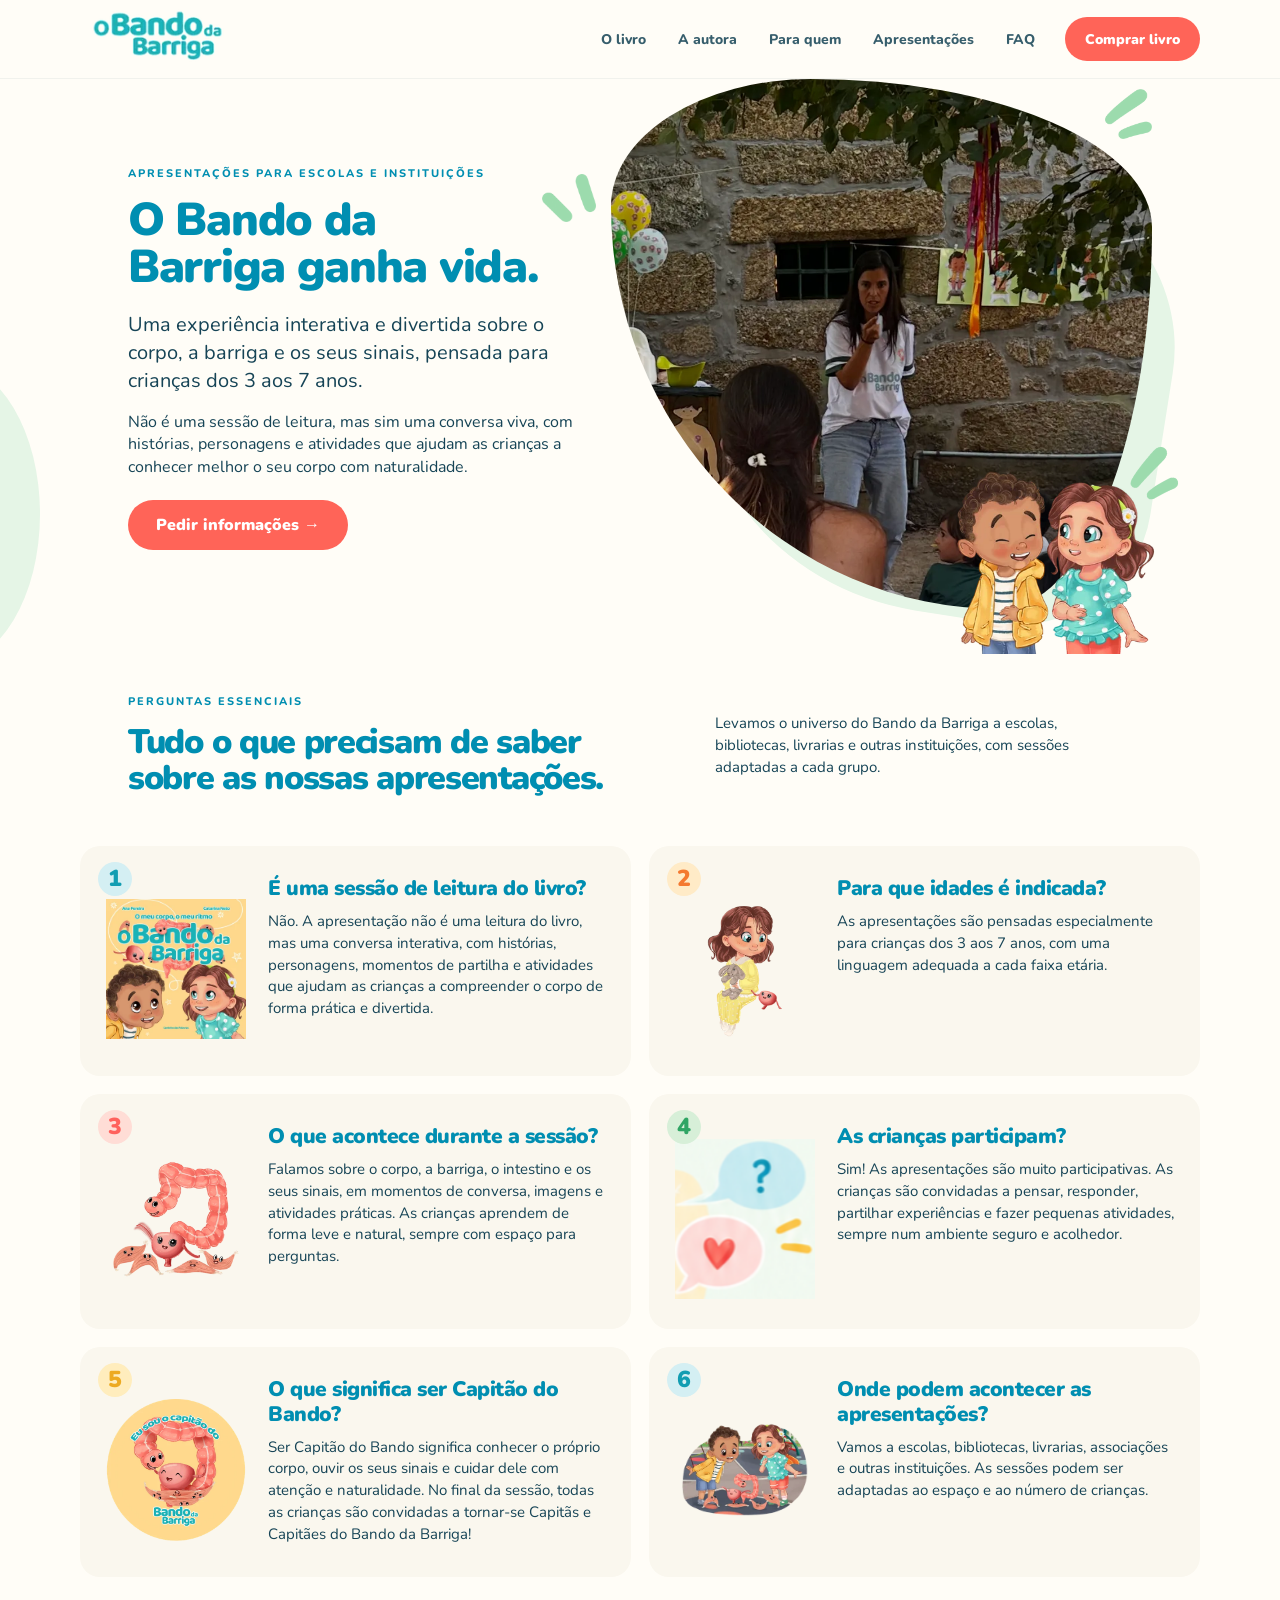
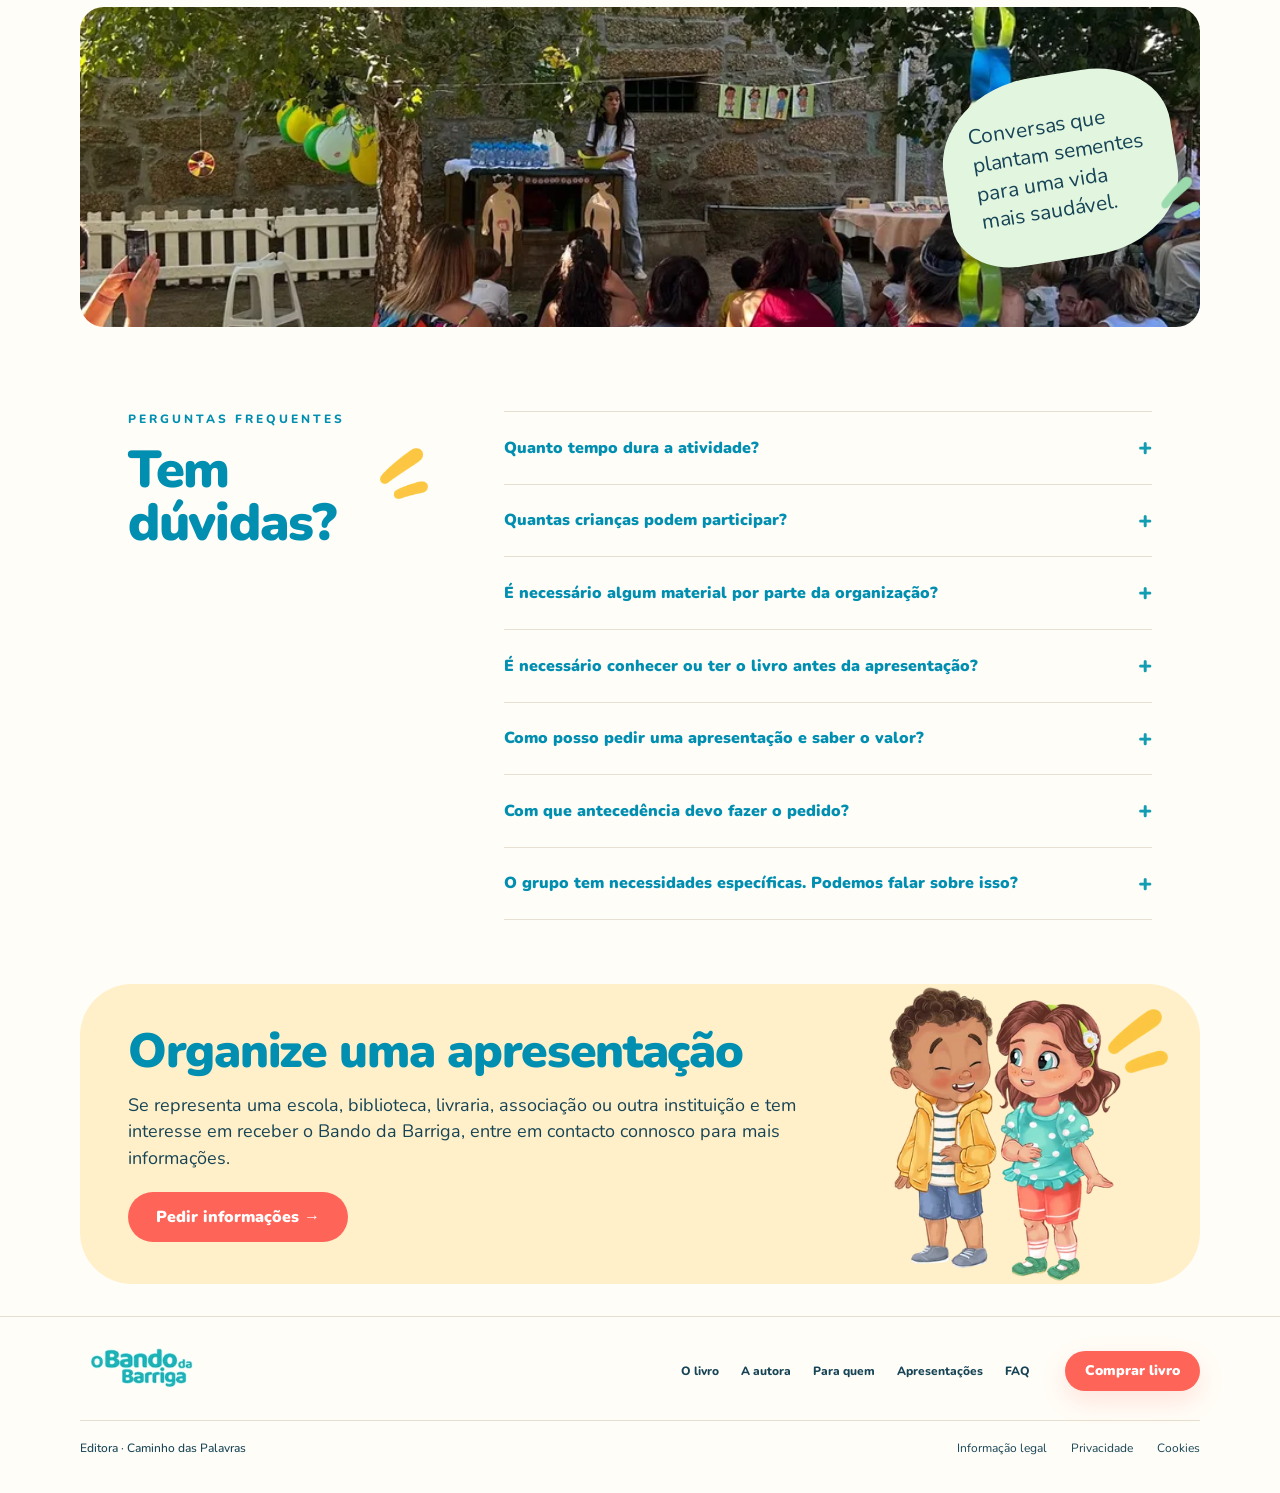
==== apresentacoes.html @ 1be84e31 "Acrescenta dúvidas práticas sobre as apresentações" ====
<!doctype html>
<html lang="pt-PT">
<head>
  <meta charset="utf-8">
  <meta name="viewport" content="width=device-width,initial-scale=1">
  <meta name="description" content="O Bando da Barriga — um livro infantil de Ana Pereira, com ilustração de Catarina Neto, para ajudar as crianças a ouvir o corpo e a criar bons hábitos desde cedo.">
  <title>Apresentações | O Bando da Barriga</title>
  <link rel="preload" href="assets/nunito-latin.woff2" as="font" type="font/woff2" crossorigin>
  <link rel="stylesheet" href="styles.css?v=2">
  <link rel="stylesheet" href="home-refinements.css?v=5">
<link rel="stylesheet" href="apresentacoes.css?v=8">
</head>
<body>
<a class="skip-link" href="#top">Saltar para o conteúdo</a>
<header class="site-header">
  <div class="wrap header-inner">
    <a class="brand" href="index.html#top" aria-label="O Bando da Barriga">
      <img src="assets/logo-180.webp" srcset="assets/logo-180.webp 180w, assets/logo-360.webp 360w" sizes="164px" alt="O Bando da Barriga" width="2913" height="1135" decoding="async" loading="eager">
    </a>
    <nav class="desktop-nav" aria-label="Navegação principal">
      <a href="index.html#livro">O livro</a>
      <a href="index.html#autora">A autora</a>
      <a href="index.html#para-quem">Para quem</a>
      <a href="apresentacoes.html">Apresentações</a>
      <a href="#faq-apresentacoes">FAQ</a>
    </nav>
    <a class="button header-purchase" href="https://www.caminhodaspalavras.com/product-page/o-meu-corpo-o-meu-ritmo-o-bando-da-barriga" target="_blank" rel="noopener">Comprar livro</a>
    <button class="menu-toggle" type="button" aria-controls="mobile-nav" aria-label="Abrir menu" aria-expanded="false">☰</button>
  </div>
  <div class="mobile-nav" id="mobile-nav" hidden>
    <a href="index.html#livro">O livro</a>
    <a href="index.html#autora">A autora</a>
    <a href="index.html#para-quem">Para quem</a>
    <a href="apresentacoes.html">Apresentações</a>
    <a href="#faq-apresentacoes">FAQ</a>
  </div>
</header>

<main id="top" class="presentations" tabindex="-1">
<section class="wrap presentation-hero"><div class="presentation-hero-copy"><p class="eyebrow">Apresentações para escolas e instituições</p><h1>O Bando da<br>Barriga ganha vida.</h1><p class="hero-intro">Uma experiência interativa e divertida sobre o corpo, a barriga e os seus sinais, pensada para crianças dos 3 aos 7 anos.</p><p>Não é uma sessão de leitura, mas sim uma conversa viva, com histórias, personagens e atividades que ajudam as crianças a conhecer melhor o seu corpo com naturalidade.</p><a class="button" href="mailto:anagmr86@gmail.com?subject=Apresenta%C3%A7%C3%A3o%20de%20O%20Bando%20da%20Barriga">Pedir informações →</a></div><figure class="organic hero-photo"><img class="hero-event-photo" src="assets/apresentacao-vertical-960.webp" srcset="assets/apresentacao-vertical-480.webp 480w, assets/apresentacao-vertical-960.webp 960w" sizes="(max-width: 700px) 90vw, 600px" width="946" height="2048" alt="Ana Pereira numa apresentação com crianças" fetchpriority="high"><div class="hero-friends"><img src="assets/children-360.webp" srcset="assets/children-360.webp 360w, assets/children-720.webp 720w" sizes="250px" alt="Personagens de O Bando da Barriga" width="720" height="900"></div><i class="hero-rays" aria-hidden="true"></i></figure></section>
<section class="wrap presentation-essential"><div><p class="eyebrow">Perguntas essenciais</p><h2>Tudo o que precisam de saber <br>sobre as nossas apresentações.</h2></div><p>Levamos o universo do Bando da Barriga a escolas, bibliotecas, livrarias e outras instituições, com sessões adaptadas a cada grupo.</p></section>
<section class="wrap presentation-questions" id="duvidas" aria-label="Perguntas sobre as apresentações"><span id="momentos" aria-hidden="true"></span><article class="question-tile"><span class="question-number">1</span><img src="assets/cover-360.webp" alt="Capa do livro O Bando da Barriga" width="180" height="180" loading="lazy" decoding="async"><div><h3>É uma sessão de leitura do livro?</h3><p>Não. A apresentação não é uma leitura do livro, mas uma conversa interativa, com histórias, personagens, momentos de partilha e atividades que ajudam as crianças a compreender o corpo de forma prática e divertida.</p></div></article><article class="question-tile"><span class="question-number">2</span><img src="assets/pergunta-idades.webp" alt="Menina de pijama com um coelho de peluche e a personagem Beli" width="180" height="180" loading="lazy" decoding="async"><div><h3>Para que idades é indicada?</h3><p>As apresentações são pensadas especialmente para crianças dos 3 aos 7 anos, com uma linguagem adequada a cada faixa etária.</p></div></article><article class="question-tile"><span class="question-number">3</span><img src="assets/bando-4-480.webp" alt="As personagens do Bando da Barriga" width="180" height="180" loading="lazy" decoding="async"><div><h3>O que acontece durante a sessão?</h3><p>Falamos sobre o corpo, a barriga, o intestino e os seus sinais, em momentos de conversa, imagens e atividades práticas. As crianças aprendem de forma leve e natural, sempre com espaço para perguntas.</p></div></article><article class="question-tile"><span class="question-number">4</span><div class="participation-bubbles" aria-hidden="true"></div><div><h3>As crianças participam?</h3><p>Sim! As apresentações são muito participativas. As crianças são convidadas a pensar, responder, partilhar experiências e fazer pequenas atividades, sempre num ambiente seguro e acolhedor.</p></div></article><article class="question-tile"><span class="question-number">5</span><img src="assets/momento-capitao.webp" alt="Eu sou o capitão do Bando da Barriga" width="180" height="180" loading="lazy" decoding="async"><div><h3>O que significa ser Capitão do Bando?</h3><p>Ser Capitão do Bando significa conhecer o próprio corpo, ouvir os seus sinais e cuidar dele com atenção e naturalidade. No final da sessão, todas as crianças são convidadas a tornar-se Capitãs e Capitães do Bando da Barriga!</p></div></article><article class="question-tile"><span class="question-number">6</span><img src="assets/grupo-1-360.webp" alt="As crianças e o Bando juntos" width="180" height="180" loading="lazy" decoding="async"><div><h3>Onde podem acontecer as apresentações?</h3><p>Vamos a escolas, bibliotecas, livrarias, associações e outras instituições. As sessões podem ser adaptadas ao espaço e ao número de crianças.</p></div></article></section><section class="wrap presentation-banner" aria-label="Uma apresentação com crianças e famílias"><img src="assets/apresentacao-960.webp" srcset="assets/apresentacao-480.webp 480w, assets/apresentacao-960.webp 960w" sizes="(max-width: 700px) 94vw, 1120px" width="1200" height="800" alt="Crianças e famílias reunidas numa apresentação ao ar livre" loading="lazy"><p>Conversas que<br>plantam sementes<br>para uma vida<br>mais saudável.</p></section><section class="wrap presentation-extra-faq" id="faq-apresentacoes" aria-labelledby="extra-faq-title"><div class="extra-faq-heading"><p class="eyebrow">Perguntas frequentes</p><h2 id="extra-faq-title">Tem<br>dúvidas?</h2></div><div class="extra-faq-list"><details><summary>Quanto tempo dura a atividade?</summary><p>A duração é combinada no momento da marcação, tendo em conta o grupo e a organização do espaço. Ao pedir informações, indique quanto tempo tem disponível.</p></details><details><summary>Quantas crianças podem participar?</summary><p>O número de participantes é definido em conjunto para permitir a participação das crianças. Indique o número previsto e se pretende reunir um grupo ou organizar várias sessões.</p></details><details><summary>É necessário algum material por parte da organização?</summary><p>As necessidades de materiais e de preparação do espaço são confirmadas antes da apresentação. No primeiro contacto, pode indicar os recursos que já tem disponíveis.</p></details><details><summary>É necessário conhecer ou ter o livro antes da apresentação?</summary><p>Não é necessário conhecer a história para acompanhar a apresentação. Se o grupo já tiver explorado o livro, partilhe essa informação no contacto inicial.</p></details><details><summary>Como posso pedir uma apresentação e saber o valor?</summary><p>Envie um email com a localidade, o espaço, as datas pretendidas, as idades e o número previsto de participantes. A disponibilidade, as condições e o valor são confirmados em resposta ao pedido.</p></details><details><summary>Com que antecedência devo fazer o pedido?</summary><p>Entre em contacto assim que tiver uma data ou um período em mente. A realização depende da disponibilidade, pelo que a data fica confirmada após contacto.</p></details><details><summary>O grupo tem necessidades específicas. Podemos falar sobre isso?</summary><p>Sim. Indique no contacto inicial as adaptações de acessibilidade ou de participação de que o grupo necessita, sem enviar dados pessoais ou de saúde das crianças. Assim, podemos conversar sobre as condições necessárias e o que será possível preparar.</p></details></div></section><div class="wrap answers"><section class="answer organize"><div><h2>Organize uma apresentação</h2><p>Se representa uma escola, biblioteca, livraria, associação ou outra instituição e tem interesse em receber o Bando da Barriga, entre em contacto connosco para mais informações.</p><a class="button" href="mailto:anagmr86@gmail.com?subject=Apresenta%C3%A7%C3%A3o%20de%20O%20Bando%20da%20Barriga">Pedir informações →</a></div><img src="assets/children-360.webp" srcset="assets/children-360.webp 360w, assets/children-720.webp 720w" sizes="280px" width="720" height="900" alt="Personagens de O Bando da Barriga" loading="lazy"></section></div></main><footer class="footer">
  <div class="wrap footer-inner">
    <a class="brand" href="index.html#top" aria-label="O Bando da Barriga"><img src="assets/logo-180.webp" srcset="assets/logo-180.webp 180w, assets/logo-360.webp 360w" sizes="164px" alt="O Bando da Barriga" width="2913" height="1135" decoding="async" loading="eager"></a>
    <div class="footer-links">
      <a href="index.html#livro">O livro</a>
      <a href="index.html#autora">A autora</a>
      <a href="index.html#para-quem">Para quem</a>
      <a href="apresentacoes.html">Apresentações</a>
      <a href="#faq-apresentacoes">FAQ</a>
    </div><a class="button" href="https://www.caminhodaspalavras.com/product-page/o-meu-corpo-o-meu-ritmo-o-bando-da-barriga">Comprar livro</a>
  </div>
  <div class="wrap footer-bottom">
  <p class="publisher">Editora · Caminho das Palavras</p>
  <nav class="legal-links" aria-label="Informação legal">
    <a href="legal.html">Informação legal</a>
    <a href="legal.html#privacidade">Privacidade</a>
    <a href="legal.html#cookies">Cookies</a>
  </nav>
  </div>
</footer>
<script src="script.js?v=2" defer></script>
</body>
</html>
---- styles.css ----
@font-face{font-family:"Nunito";font-style:normal;font-weight:400 900;font-display:swap;src:url("assets/nunito-latin.woff2") format("woff2")}
:root{
  --paper:#fffdf7;--ink:#164456;--blue:#129db2;--blue-dark:#087f98;
  --coral:#ff6458;--yellow:#ffd77b;--pale:#eef9f9;--line:#e7dfd1;--max:1120px;
}
*{box-sizing:border-box} html{scroll-behavior:smooth} [hidden]{display:none!important}
body{margin:0;font-family:"Nunito",Arial,sans-serif;background:var(--paper);color:var(--ink);line-height:1.5;-webkit-font-smoothing:antialiased}
img{max-width:100%;display:block} a{color:inherit;text-decoration:none}
.wrap{width:min(calc(100% - 56px),var(--max));margin-inline:auto}
.site-header{position:sticky;top:0;z-index:50;background:rgba(255,253,247,.95);backdrop-filter:blur(12px);border-bottom:1px solid rgba(22,68,86,.06)}
.header-inner{height:78px;display:flex;align-items:center;gap:30px}.brand{display:inline-grid;grid-template-columns:auto auto;grid-template-rows:auto auto;column-gap:3px;color:var(--blue-dark);font-weight:900;font-size:23px;line-height:.82;letter-spacing:-1px;min-width:130px}.brand-o{grid-row:1/3;font-size:15px}.brand small{font-size:9px;justify-self:end}.desktop-nav{display:flex;gap:32px;margin-left:auto;font-size:14px;font-weight:800}.desktop-nav a{opacity:.86}.desktop-nav a:hover{color:var(--blue-dark);opacity:1}
.button{display:inline-flex;align-items:center;justify-content:center;min-height:50px;padding:0 28px;border-radius:999px;background:var(--coral);color:#fff;font-weight:900;box-shadow:0 10px 26px rgba(255,100,88,.16);transition:.2s}.button:hover{transform:translateY(-2px)}.button-small{min-height:44px;padding:0 22px;font-size:14px}.text-link{font-weight:900;color:var(--blue-dark);border-bottom:1px solid currentColor;padding-bottom:2px}.menu-toggle{display:none;margin-left:auto;border:0;background:none;color:var(--ink);font-size:25px}.mobile-nav{padding:16px 28px 24px;display:grid;gap:14px;border-top:1px solid var(--line);font-weight:800}
.eyebrow{margin:0 0 14px;text-transform:uppercase;letter-spacing:.22em;font-size:11px;font-weight:900;color:var(--blue-dark)}
h1,h2,h3{margin:0;line-height:1.02;letter-spacing:-.035em;color:var(--blue-dark)}h1{font-size:clamp(48px,5.15vw,70px);max-width:610px}h2{font-size:clamp(36px,3.8vw,52px)}h3{font-size:24px}p{margin:17px 0 0;font-size:16px}.lead,.body-large{font-size:clamp(18px,1.55vw,21px);max-width:670px}.actions{display:flex;align-items:center;gap:26px;flex-wrap:wrap;margin-top:30px}
.section-space{padding:88px 0}
/* hero */
.hero{padding:56px 0 70px}.hero-grid{display:grid;grid-template-columns:.95fr 1.05fr;gap:45px;align-items:center;min-height:585px}.hero-copy{align-self:center}.hero-art{position:relative;min-height:500px}.soft-shape{position:absolute;inset:4% 2% 3% 8%;background:#fff2c6;border-radius:47% 53% 50% 50% / 52% 44% 56% 48%}.hero-children{position:absolute;width:55%;left:4%;bottom:3%;z-index:2}.hero-book{position:absolute;width:39%;right:1%;bottom:6%;z-index:3;filter:drop-shadow(0 18px 14px rgba(38,48,54,.15));transform:rotate(2deg)}
/* intro */
.intro{padding:92px 0 102px;position:relative;overflow:hidden}.narrow-left{width:min(calc(100% - 56px),760px);margin-left:max(28px,calc((100vw - var(--max))/2 + 70px));margin-right:auto}.narrow-left h2{max-width:650px}.narrow-left p{max-width:680px}.intro:after{content:"";position:absolute;width:330px;height:330px;border:3px solid rgba(244,190,64,.35);border-left-color:transparent;border-bottom-color:transparent;border-radius:50%;right:8%;top:24%;transform:rotate(35deg)}
/* bando */
.bando-section{padding:88px 0 94px;background:linear-gradient(180deg,#fffdf7,#fffaf1)}.two-col{display:grid;grid-template-columns:.88fr 1.12fr;gap:78px;align-items:center}.art-panel{display:flex;align-items:center;justify-content:center;min-height:420px;background:#fff3d1;border-radius:48% 52% 46% 54% / 50% 47% 53% 50%;padding:36px}.art-panel img{width:min(100%,530px)}
/* learning */
.learning{padding:78px 0 96px}.centered{text-align:left}.learning-grid{display:grid;grid-template-columns:repeat(4,1fr);margin-top:42px}.learning-grid article{padding:6px 28px 0;border-right:1px solid var(--line)}.learning-grid article:first-child{padding-left:0}.learning-grid article:last-child{padding-right:0;border-right:0}.learning-grid span{width:46px;height:46px;border-radius:50%;display:grid;place-items:center;font-weight:900;background:#dff4f5;color:var(--blue-dark);margin-bottom:17px}.learning-grid article:nth-child(2) span{background:#fff0c8;color:#d88600}.learning-grid article:nth-child(3) span{background:#ffe1dc;color:#d84f44}.learning-grid article:nth-child(4) span{background:#e6f2df;color:#60944f}.learning-grid p{font-size:14px;margin-top:8px}
/* rhythm */
.rhythm{padding:72px 0;background:linear-gradient(90deg,#edfafa 0 48%,#fffdf7 48% 100%)}.rhythm .two-col{grid-template-columns:1fr 1fr;gap:70px}.rhythm-art{min-height:360px;display:flex;align-items:center;justify-content:center;position:relative}.rhythm-art:before{content:"";position:absolute;width:520px;height:300px;max-width:95%;background:#dff5f5;border-radius:45% 55% 51% 49% / 55% 45% 55% 45%}.rhythm-art img{width:min(75%,370px);position:relative;z-index:2}.rhythm-copy{padding-right:55px}.rhythm-copy h2{max-width:490px}
/* purchase */
.purchase{padding:86px 0 94px}.purchase-grid{display:grid;grid-template-columns:.82fr 1.18fr;gap:70px;align-items:center;background:#fff0bd;border-radius:34px;padding:58px 70px}.purchase-art img{width:min(100%,330px);margin:auto;filter:drop-shadow(0 16px 13px rgba(38,48,54,.14));transform:rotate(-2deg)}.purchase-copy h2{max-width:560px}.purchase-copy .button{margin-top:25px}.micro{font-size:13px;opacity:.72;max-width:520px}
/* credits */
.credits{padding:44px 0 42px}.credits-grid{display:grid;grid-template-columns:1fr 1fr;gap:0;background:#fbf8ef;border-radius:26px;padding:34px 40px}.credit-block{display:grid;grid-template-columns:auto 1fr;gap:24px;align-items:start}.credit-block + .credit-block{border-left:1px solid var(--line);padding-left:42px;margin-left:42px}.avatar-placeholder,.brush{width:86px;height:86px;border-radius:50%;display:grid;place-items:center;background:#edf4f4;color:var(--blue-dark);font-weight:900;font-size:20px}.brush{background:#fff0dc;font-size:24px}.credit-block h2{font-size:33px}.credit-block p{font-size:14px;margin-top:10px}
/* schools */
.schools{padding:0 0 46px}.schools-inner{background:#edf9f8;border-radius:22px;padding:29px 40px;display:flex;align-items:center;justify-content:space-between;gap:34px}.schools-inner h2{font-size:31px}.schools-inner p{font-size:14px;max-width:700px;margin-top:8px}.strong{white-space:nowrap}
/* faq */
.faq{padding:56px 0 70px}.faq-grid{display:grid;grid-template-columns:.55fr 1.45fr;gap:68px}.accordion details{border-top:1px solid var(--line);padding:15px 0}.accordion details:last-child{border-bottom:1px solid var(--line)}.accordion summary{cursor:pointer;list-style:none;font-weight:800;font-size:15px;display:flex;justify-content:space-between}.accordion summary:after{content:"+";color:var(--blue-dark)}.accordion details[open] summary:after{content:"−"}.accordion details p{font-size:14px;max-width:700px}
.footer{border-top:1px solid var(--line);padding:28px 0 36px}.footer-inner{display:flex;align-items:center;gap:35px}.footer-links{display:flex;gap:22px;font-size:12px;font-weight:800;margin-left:auto}.publisher{font-size:12px;font-weight:900;color:var(--blue-dark)}
@media(max-width:900px){.desktop-nav,.header-inner>.button-small{display:none}.menu-toggle{display:block}.header-inner{height:68px}.hero-grid,.two-col,.purchase-grid,.credits-grid,.faq-grid{grid-template-columns:1fr}.hero{padding-top:38px}.hero-grid{min-height:0}.hero-art{min-height:420px}.hero-children{width:58%;left:2%}.hero-book{width:42%;right:0}.narrow-left{width:min(calc(100% - 48px),760px);margin-inline:auto}.intro:after{display:none}.learning-grid{grid-template-columns:1fr 1fr;row-gap:38px}.learning-grid article:nth-child(2){border-right:0}.learning-grid article:nth-child(3){padding-left:0}.rhythm{background:#edfafa}.rhythm-copy{padding:0}.purchase-grid{padding:48px 32px;gap:38px}.credits-grid{padding:28px}.credit-block + .credit-block{border-left:0;border-top:1px solid var(--line);padding-left:0;margin-left:0;padding-top:32px;margin-top:32px}.schools-inner{align-items:flex-start;flex-direction:column}.footer-inner{flex-wrap:wrap}.footer-links{order:3;width:100%;margin-left:0}}
@media(max-width:620px){.wrap{width:min(calc(100% - 30px),var(--max))}.section-space{padding:70px 0}.hero{padding:24px 0 50px}h1{font-size:45px}h2{font-size:36px}.lead,.body-large{font-size:18px}.hero-art{min-height:340px}.hero-children{width:63%}.hero-book{width:45%}.learning-grid{grid-template-columns:1fr}.learning-grid article,.learning-grid article:first-child,.learning-grid article:nth-child(3){padding:0 0 24px;border-right:0;border-bottom:1px solid var(--line)}.learning-grid article:last-child{border-bottom:0}.purchase-grid{padding:38px 22px;border-radius:24px}.credit-block{grid-template-columns:1fr}.schools-inner{padding:30px 24px}.footer-links{display:grid;grid-template-columns:1fr 1fr}}
---- home-refinements.css ----
/* Section refinements and responsive adjustments. */
.hero,.intro,.bando-section,.learning{
  --blue-dark:#0089b3;
  --ink:#365f7a;
  color:var(--ink);
}
.hero h1,.intro h2,.bando-section h2,.learning h3{font-weight:900}
.hero .eyebrow,.intro .eyebrow,.bando-section .eyebrow,.learning .eyebrow{color:#32658a}
.hero{padding:34px 0 28px}
.hero-grid{grid-template-columns:.88fr 1.12fr;gap:20px;min-height:460px}
.hero-copy{position:relative;z-index:2;padding:8px 0 12px}
.hero h1{font-size:clamp(40px,4.35vw,58px);line-height:1.02;max-width:510px}
.hero .lead{font-size:18px;line-height:1.4;max-width:430px;margin-top:20px}
.hero .actions{gap:24px;margin-top:24px}
.hero .button{padding-inline:24px;box-shadow:none}
.hero-art{min-height:0;aspect-ratio:1.22;isolation:isolate}
.hero .soft-shape{inset:0 0 8% 0;background:#fff2ce;border-radius:46% 54% 35% 65% / 48% 52% 48% 52%;transform:rotate(-7deg);z-index:-1}
.hero-children{width:62%;left:0;bottom:0;z-index:2}
.hero-book{width:43%;right:0;bottom:5%;transform:rotate(-5deg);filter:drop-shadow(5px 12px 8px rgba(83,66,25,.13));z-index:1}
/* Small hand-drawn-style rays, built with CSS, not new illustration assets. */
.hero-art:before,.hero-art:after,.bando-section .art-panel:after{content:"";position:absolute;width:6px;height:34px;border-radius:8px;background:#ffba22;pointer-events:none}
.hero-art:before{right:10%;top:1%;transform:rotate(24deg)}
.hero-art:after{right:5%;top:7%;height:29px;transform:rotate(58deg)}
.intro{padding:38px 0 52px;isolation:isolate;overflow:hidden;scroll-margin-top:95px}
.intro .narrow-left{width:min(calc(100% - 56px),590px);margin-left:max(28px,calc((100% - var(--max))/2 + 100px))}
.intro h2{max-width:460px;font-size:clamp(34px,3.45vw,46px);line-height:1.04}
.intro p{max-width:570px;font-size:18px;line-height:1.4;margin-top:14px}
.intro .eyebrow{font-size:11px;margin:0 0 12px}
.intro:before{content:"";position:absolute;z-index:-1;width:360px;height:380px;left:-235px;top:-35px;background:#e7f6f7;border-radius:40% 60% 68% 32% / 44% 51% 49% 56%;transform:rotate(-24deg)}
.intro:after{width:280px;height:170px;right:max(30px,calc((100% - var(--max))/2));top:100px;border:1.5px solid #ffc14b;border-top-color:transparent;border-right-color:transparent;border-radius:50%;transform:rotate(-27deg);z-index:-1}
.bando-section{padding:20px 0 30px;background:none}
.bando-section .two-col{grid-template-columns:.92fr 1.08fr;gap:64px}
.bando-section h2{font-size:clamp(34px,3.45vw,46px);max-width:440px;line-height:1.05}
.bando-section .body-large{max-width:430px;font-size:18px;line-height:1.4}
.bando-section .art-panel{position:relative;isolation:isolate;min-height:0;padding:0 24px 0 18px;background:none;border-radius:0;transform:rotate(-3deg);margin-top:-50px}
.bando-section .art-panel:before{content:"";position:absolute;inset:19% -1% 0 -3%;background:#fff2ce;border-radius:58% 42% 38% 62% / 65% 55% 45% 35%;z-index:-1;transform:rotate(8deg)}
.bando-section .art-panel:after{left:4%;top:26%;height:30px;transform:rotate(-29deg)}
.bando-section .art-panel img{width:100%;height:auto;transform:rotate(3deg)}
.learning{padding:32px 0 64px;scroll-margin-top:95px}
.learning .eyebrow{margin-bottom:0}
.learning-grid{margin-top:22px;gap:0}
.learning-grid article,.learning-grid article:first-child,.learning-grid article:last-child{position:relative;text-align:center;border:0;padding:0 24px}
.learning-grid article + article:before{content:"";position:absolute;left:0;top:25px;bottom:5px;width:1px;background:#cedde0}
.learning-grid span{width:58px;height:58px;margin:0 auto 10px;font-size:34px;background:#d6f1f5;color:#0089b3;line-height:1;border-radius:47% 53% 51% 49% / 56% 47% 53% 44%;transform:rotate(-6deg)}
.learning-grid article:nth-child(2) span{background:#ffebbe;color:#ed7c37;transform:rotate(7deg)}
.learning-grid article:nth-child(3) span{background:#ffdad4;color:#ed655c;transform:rotate(-4deg)}
.learning-grid article:nth-child(4) span{background:#d7efd2;color:#399c5b;transform:rotate(9deg)}
.learning h3{font-size:24px;line-height:1.1}
.learning-grid p{font-size:16px;line-height:1.35;margin:8px auto 0;max-width:220px}
@media (max-width:1050px) and (min-width:761px){
  .hero h1{font-size:44px}.hero .actions{gap:16px}.hero .button{padding-inline:18px}
  .intro .narrow-left{margin-left:9%;width:58%}.intro:after{right:-100px}
  .bando-section .two-col{gap:30px}.learning-grid article{padding-inline:16px}
  .learning h3{font-size:21px}
}
@media (max-width:760px){
  .hero{padding:30px 0 12px}.hero-grid{grid-template-columns:1fr;gap:24px;min-height:0}
  .hero-copy{max-width:570px}.hero h1{font-size:clamp(37px,7.2vw,52px);max-width:560px}
  .hero .lead{max-width:510px}.hero-art{width:min(100%,540px);justify-self:center;aspect-ratio:1.3}
  .intro{padding:44px 0 32px}.intro .narrow-left{width:calc(100% - 56px);margin-inline:auto}
  .intro h2{max-width:480px}.intro p{max-width:560px}.intro:before{left:-305px;top:10px}.intro:after{display:none}
  .bando-section{padding:36px 0 20px}.bando-section .two-col{grid-template-columns:1fr;gap:28px}
  .bando-section h2{max-width:430px}.bando-section .body-large{max-width:510px}
  .bando-section .art-panel{width:min(90%,460px);justify-self:end;margin-top:0;padding-inline:16px}
  .learning{padding:32px 0 48px}.learning-grid{grid-template-columns:1fr 1fr;row-gap:30px}
  .learning-grid article:nth-child(3):before{display:none}
  .learning .learning-grid article{padding:0 18px;border:0}
  .learning h3{font-size:22px}
}
@media (max-width:420px){
  .hero .actions{gap:16px;font-size:14px}.hero .button{padding-inline:18px}
  .hero .lead,.intro p,.bando-section .body-large{font-size:17px}
  .intro .narrow-left{width:calc(100% - 30px)}
  .intro h2,.bando-section h2{font-size:34px}
  .learning .learning-grid article{padding-inline:10px}
  .learning h3{font-size:20px}.learning-grid p{font-size:15px}
  .learning .eyebrow{font-size:10px;letter-spacing:.17em}
}

/* Original logo supplied by the author; preserve its native proportions. */
.site-header .brand{
  display:block;
  width:164px;
  min-width:0;
  flex:0 0 auto;
  line-height:0;
}
.site-header .brand img{display:block;width:100%;height:auto}
@media(max-width:620px){
  .site-header .brand{width:142px}
}

/* A shorter message section, with the original group illustration. */
.rhythm{padding:32px 0;background:var(--paper)}
.rhythm .two-col{grid-template-columns:.9fr 1.1fr;gap:56px}
.rhythm .rhythm-art{min-height:0}
.rhythm .rhythm-art:before{display:none}
.rhythm .rhythm-art img{width:min(100%,360px);height:auto}
.rhythm .rhythm-copy{padding-right:0}
.rhythm .rhythm-copy h2{font-size:clamp(32px,3.2vw,42px);max-width:400px}
.rhythm .rhythm-copy .body-large{font-size:18px;max-width:470px;margin-top:14px}
.rhythm .eyebrow{margin-bottom:10px}
@media(max-width:760px){
  .rhythm{padding:28px 0}
  .rhythm .two-col{grid-template-columns:1fr;gap:20px}
  .rhythm .rhythm-art img{width:min(80%,290px)}
  .rhythm .rhythm-copy{max-width:510px;margin-inline:auto}
}

/* Author portrait, framed without changing the supplied image. */
.author-photo{width:112px;height:auto;border-radius:12px;display:block}

/* Official footer logo and presentation photograph. */
.footer .brand{display:block;width:130px;min-width:0;flex:0 0 auto;line-height:0}
.footer .brand img{width:100%;height:auto}
.schools-inner{display:grid;grid-template-columns:320px minmax(0,1fr);gap:16px 32px}
.schools-image{display:block;width:100%;height:auto;border-radius:16px;grid-row:1 / 3;align-self:center}
.schools-inner>.text-link{grid-column:2;justify-self:start}
@media(max-width:1000px){
  .schools-inner{grid-template-columns:240px minmax(0,1fr);gap:18px 24px}
  .schools-image{width:100%;grid-row:1 / 3;align-self:center}
  .schools-inner>.text-link{grid-column:2;justify-self:start}
}
@media(max-width:620px){
  .schools-inner{grid-template-columns:1fr;gap:18px}
  .schools-image{width:100%;grid-row:auto;justify-self:center}
  .schools-inner>.text-link{grid-column:1}
  .author-photo{width:120px}
}

/* Footer navigation and legal information. */
.legal-links{display:flex;gap:12px 24px;flex-wrap:wrap;padding-top:24px;font-size:13px}
.legal-links a:hover,.legal-page a{text-decoration:underline;text-underline-offset:3px}
#autora,#escolas,#faq{scroll-margin-top:95px}
.legal-page{max-width:800px;padding-block:56px 72px}
.legal-page h1{font-size:clamp(36px,5vw,52px)}
.legal-page section{margin-top:36px;scroll-margin-top:100px}
.legal-page h2{font-size:28px;line-height:1.2}
.legal-page p{line-height:1.65}
.legal-draft{border-left:3px solid var(--coral);padding-left:18px}

/* Purchase remains visible beside the navigation on every screen size. */
.site-header .header-purchase{min-height:44px;padding:0 20px;font-size:14px;white-space:nowrap;flex:0 0 auto;box-shadow:none}
@media(max-width:1100px) and (min-width:901px){
  .header-inner{gap:18px}.desktop-nav{gap:18px;font-size:13px}
  .site-header .brand{width:140px}
}
@media(max-width:900px){
  .site-header .header-purchase{margin-left:auto}
  .header-inner .menu-toggle{margin-left:0}
}
@media(max-width:620px){
  .header-inner{gap:10px}
  .site-header .brand{width:120px}
  .site-header .header-purchase{min-height:42px;padding:0 14px;font-size:13px}
  .header-inner .menu-toggle{padding:4px}
}
@media(max-width:360px){
  .site-header .brand{width:105px}
  .site-header .header-purchase{padding:0 11px}
}
.accordion details p .text-link{display:inline-block;margin-top:8px}

/* Stable image geometry, keyboard navigation and narrow-screen safeguards. */
img{height:auto}
.hero-grid>*,.two-col>*,.credits-grid>*,.credit-block>*,.schools-inner>*{min-width:0}
.hero,.bando-section{overflow-x:clip}
.skip-link{position:fixed;left:16px;top:8px;z-index:100;padding:12px 18px;background:var(--paper);transform:translateY(-150%)}
.skip-link:focus{transform:none}
a:focus-visible,button:focus-visible,summary:focus-visible{outline:3px solid #087f98;outline-offset:4px}
.menu-toggle{min-width:44px;min-height:44px;cursor:pointer}
.strong{white-space:normal}
@media(max-width:900px){.mobile-nav a{display:block;padding:10px 0}.site-header{backdrop-filter:none;background:var(--paper)}}
@media(min-width:901px){.mobile-nav{display:none}}
@media(prefers-reduced-motion:reduce){html{scroll-behavior:auto}.button{transition:none}.button:hover{transform:none}}

/* Secondary publisher credit below the main footer navigation. */
.footer-bottom{display:flex;align-items:center;justify-content:space-between;gap:16px 32px;flex-wrap:wrap;margin-top:24px;padding-top:18px;border-top:1px solid var(--line)}
.footer-bottom .publisher{margin:0;font-size:12px;font-weight:500;color:var(--ink)}
.footer-bottom .legal-links{padding-top:0;font-size:12px}
@media(max-width:620px){.footer-bottom{align-items:flex-start;flex-direction:column;gap:12px}}

/* Lightweight decorative accents: no extra images or animation. */
.bando-section .art-panel:after{
  box-shadow:18px -11px 0 -1px #ffba22;
}
.rhythm-art:after{
  content:"";position:absolute;pointer-events:none;
  width:100px;height:43px;left:0;bottom:4%;
  border:2px solid #f78b7f;border-top:0;border-right:0;
  border-radius:0 0 0 100%;transform:rotate(-12deg);
}
.purchase-art{position:relative;isolation:isolate}
.purchase-art:before,.purchase-art:after{
  content:"";position:absolute;pointer-events:none;z-index:-1;
}
.purchase-art:before{
  width:5px;height:27px;left:-15px;top:5%;background:#eeaa21;
  border-radius:5px;transform:rotate(-35deg);
  box-shadow:17px -5px 0 -1px #eeaa21;
}
.purchase-art:after{
  width:65px;height:65px;right:-16px;bottom:-12px;
  border:1.5px solid rgba(8,127,152,.28);
  border-left-color:transparent;border-top-color:transparent;
  border-radius:50%;transform:rotate(-15deg);
}
.credits-grid{position:relative;isolation:isolate}
.credits-grid:before{
  content:"";position:absolute;pointer-events:none;
  width:28px;height:8px;border-radius:50%;
  background:#ffd77b;left:18px;top:-10px;transform:rotate(-35deg);
}
.schools-inner{position:relative;isolation:isolate}
.schools-inner:after{
  content:"";position:absolute;pointer-events:none;
  width:74px;height:25px;right:25px;top:-13px;
  border:1.5px solid #f1b947;border-bottom:0;
  border-radius:50% 50% 0 0;transform:rotate(12deg);
}
@media(max-width:760px){
  .rhythm-art:after{width:62px;height:28px;left:7%;bottom:0}
  .purchase-art:before{left:3%;top:3%;height:22px}
  .purchase-art:after{right:2%;width:45px;height:45px}
  .schools-inner:after{width:52px;right:20px}
}

/* Original decorative artwork supplied for the book's visual identity. */
.hero-art:before{width:48px;height:52px;right:7%;top:0;background: url('assets/decor-rays-right.webp') center/contain no-repeat;transform:rotate(-8deg);border-radius:0}
.hero-art:after{display:none}
.bando-section .art-panel:after{width:44px;height:44px;left:0;top:22%;background:url('assets/decor-rays-left.webp') center/contain no-repeat;box-shadow:none;transform:rotate(-12deg);border-radius:0}
.intro:after{width:115px;height:270px;top:50px;right:max(48px,calc((100% - var(--max))/2 + 60px));background:url('assets/decor-ribbon.webp') center/contain no-repeat;border:0;border-radius:0;transform:rotate(-24deg)}
.rhythm-art:after{width:44px;height:44px;left:5%;bottom:4%;background:url('assets/decor-heart.webp') center/contain no-repeat;border:0;border-radius:0;transform:rotate(-14deg)}
.purchase-art:before{width:48px;height:48px;left:-15px;top:3%;background:url('assets/decor-rays-left.webp') center/contain no-repeat;box-shadow:none;border-radius:0;transform:rotate(-10deg);z-index:1}
.purchase-art:after{display:none}
.credits-grid:before{width:34px;height:34px;left:20px;top:-15px;background:url('assets/decor-star.webp') center/contain no-repeat;border-radius:0;transform:rotate(-15deg)}
.schools-inner:after{width:44px;height:44px;right:24px;top:-19px;background:url('assets/decor-star.webp') center/contain no-repeat;border:0;border-radius:0;transform:rotate(14deg)}
@media(max-width:760px){
  .hero-art:before{width:36px;height:40px;right:6%}
  .bando-section .art-panel:after{width:34px;height:34px}
  .intro:after{display:none}
  .rhythm-art:after{width:32px;height:32px;left:6%;bottom:0}
  .purchase-art:before{width:36px;height:36px;left:0;top:0}
  .schools-inner:after{width:34px;height:34px;right:20px;top:-15px}
}
---- apresentacoes.css ----
.presentations{--blue-dark:#008eb1;--ink:#32627c;padding-bottom:32px}.presentations h1,.presentations h2,.presentations h3{color:var(--blue-dark);font-weight:900;letter-spacing:-1.3px;line-height:1.02}.presentations h1,.presentations h2{font-size:clamp(34px,4.5vw,56px)}.presentations p{font-size:18px;line-height:1.48;margin:16px 0}.presentations .eyebrow{font-size:14px;letter-spacing:3px;font-weight:800;text-transform:uppercase;margin:0 0 14px}.presentation-hero{display:grid;grid-template-columns:1fr 1fr;gap:38px;align-items:center;padding:32px 48px 20px}.presentation-hero>div{position:relative}.presentation-hero>div:after,.practice-photo:after,.participation:after,.organize:after{content:"";position:absolute;width:64px;height:64px;background:url('assets/decor-rays-right.webp') center/contain no-repeat;right:15%;top:-55px;pointer-events:none}.presentation-hero h1{font-size:clamp(36px,4.5vw,56px)}.presentation-hero .button{margin-top:6px}.organic{position:relative;margin:0;isolation:isolate}.organic:before{content:"";position:absolute;inset:0 0 5% 15%;background:#e6f5ec;border-radius:49% 42% 31% 58%;transform:rotate(9deg);z-index:-1}.organic img{width:100%;object-fit:cover}.hero-photo img{height:550px;object-position:50% 38%;border-radius:38% 62% 53% 47% / 22% 35% 65% 78%}.moments{padding:36px 48px 44px;background:#eff8f3;border-radius:28px}.moments-heading{display:grid;grid-template-columns:1fr 1fr;gap:38px;align-items:center;margin-bottom:36px}.moment-grid{display:grid;grid-template-columns:repeat(4,1fr)}.moment-grid article{padding:0 28px;border-left:1px solid #d2e9e2}.moment-grid article:first-child{padding-left:0;border:0}.moment-grid article:last-child{padding-right:0}.moment-grid span{display:grid;place-items:center;width:76px;height:76px;background:#d8f0e1;border-radius:50%;font-size:56px;font-weight:900;color:var(--blue-dark);line-height:1}.moment-grid h3{font-size:28px;margin:12px 0}.moment-grid p{font-size:16px;margin:12px 0 0}.practice{display:grid;grid-template-columns:.8fr 1.2fr;gap:38px;padding:36px 48px 44px;align-items:center}.practice-photo img{border-radius:35% 65% 39% 61% / 48% 44% 56% 52%;aspect-ratio:1.55}.practice-photo:after{top:-18px;right:6%;width:56px;height:56px}.answers{display:grid;gap:24px}.answer{position:relative;border-radius:24px;padding:40px 48px;background:#fdf7e8;display:grid;align-items:center;gap:24px}.answer h2{font-size:38px}.answer p{margin:16px 0 0}.participation{grid-template-columns:32% 1fr;min-height:245px}.participation>img{height:310px;width:100%;object-fit:contain;position:absolute;left:30px;bottom:-38px;max-width:30%;z-index:1}.participation>div{grid-column:2}.participation:after{top:24px;right:28px;width:56px;height:56px}.captains{grid-template-columns:1fr 100px 245px;background:#edf8fa;min-height:270px}.captains .book{width:245px;height:300px;object-fit:contain;transform:rotate(-5deg);margin:-55px -20px -45px 0}.captains .heart{width:100px;height:auto}.ages{background:#edf8f1;grid-template-columns:1fr 34%;overflow:hidden}.ages:after{content:"";height:160px;background:#ceecda;border-radius:37% 63% 23% 77% / 51% 71% 29% 49%;transform:rotate(8deg)}.organize{grid-template-columns:1fr 30%;background:#fff0c9;border-radius:52px;min-height:285px}.organize h2{font-size:48px}.organize .button{margin-top:20px}.organize>img{width:100%;height:310px;object-fit:contain;margin:-45px 0}.organize:after{top:25px;right:30px}.presentations .button{box-shadow:none}.footer-inner>.button{min-height:40px;padding:0 20px;white-space:nowrap;font-size:14px}
@media(max-width:1000px){.presentation-hero,.practice{padding-left:24px;padding-right:24px}.hero-photo img{height:470px}.moments,.answer{padding:32px}.moment-grid article{padding:0 18px}.moment-grid h3{font-size:24px}.captains{grid-template-columns:1fr 70px 170px}.captains .book{width:170px;height:240px}.answer h2{font-size:32px}.organize h2{font-size:38px}}
@media(max-width:700px){.presentation-hero,.practice,.moments-heading{grid-template-columns:1fr;gap:24px}.presentation-hero{padding:42px 12px 30px}.presentation-hero h1 br{display:none}.hero-photo{max-width:480px;width:100%;justify-self:center}.hero-photo img{height:420px}.presentation-hero>div:after{top:-25px;right:0;width:38px;height:38px}.moments{padding:28px 24px}.moment-grid{grid-template-columns:1fr 1fr;gap:28px 0}.moment-grid article:nth-child(3){border:0;padding-left:0}.moment-grid article:nth-child(2){padding-right:0}.moment-grid h3{font-size:23px}.moment-grid span{width:58px;height:58px;font-size:42px}.practice{padding:38px 12px}.practice h2 br{display:none}.answer{padding:28px 24px}.participation{grid-template-columns:1fr}.participation>div{grid-column:1}.participation>img{position:static;height:220px;max-width:100%;margin:-15px 0 0}.captains{grid-template-columns:1fr 1fr;gap:16px}.captains>div{grid-column:1/-1}.captains .book{margin:0;justify-self:center;height:220px}.captains .heart{justify-self:center;width:85px}.ages{grid-template-columns:1fr}.ages:after{display:none}.organize{grid-template-columns:1fr;border-radius:28px}.organize>img{height:230px;margin:0}.answer h2{font-size:30px}.presentations p{font-size:17px}.organize:after,.participation:after{width:38px;height:38px;right:14px}.footer-inner>.button{margin-left:auto}}
@media(max-width:380px){.moment-grid{grid-template-columns:1fr}.moment-grid article{padding:0!important;border:0}.hero-photo img{height:350px}}
@media(min-width:701px){.practice h2{font-size:clamp(34px,3.7vw,48px)}}
.presentations{overflow-x:clip;scroll-margin-top:90px}.presentation-hero h1{font-size:clamp(36px,4vw,50px)}.moment-grid h3{overflow-wrap:normal;font-size:26px}
@media(max-width:700px){.moment-grid h3{font-size:23px}.captains .book{transform:none}.presentation-hero h1{font-size:36px}}
/* The four supplied illustrations, displayed as crops of the reference image. */
.moment-icon{width:100%;aspect-ratio:160/105;background-image:url('assets/momentos-referencia.png');background-repeat:no-repeat;background-size:616.875% 443.81%;margin:4px 0 8px}
.moment-icon-1{background-position:9.67% 47.09%}.moment-icon-2{background-position:36.52% 47.09%}.moment-icon-3{background-position:61.55% 47.09%}.moment-icon-4{background-position:88.27% 47.09%}
.moment-grid span{width:58px;height:58px;font-size:40px;background:#cfedf2}.moment-grid article:nth-child(2) span{background:#ffedbf;color:#ff7a2d}.moment-grid article:nth-child(3) span{background:#ffe0dc;color:#ff625d}.moment-grid article:nth-child(4) span{background:#ccefd3;color:#2baf65}
@media(max-width:700px){.moment-icon{max-width:190px}.moment-grid span{width:44px;height:44px;font-size:30px}}
/* Updated hero reference. */
.presentation-hero{grid-template-columns:1fr 1.12fr;padding:28px 48px 65px;gap:0;position:relative}.presentation-hero-copy{z-index:2;padding-right:12px}.presentation-hero .eyebrow{font-size:11px;letter-spacing:2px;white-space:normal}.presentation-hero h1{font-size:clamp(34px,3.65vw,46px);margin:16px 0 20px}.presentation-hero p{font-size:16px;line-height:1.4;max-width:460px}.presentation-hero .hero-intro{font-size:20px;line-height:1.4}.presentation-hero .hero-photo{margin-top:-28px;align-self:start}.hero-photo .hero-event-photo{height:530px;object-position:center 50%;border-radius:37% 63% 28% 72% / 24% 28% 72% 76%}.hero-photo:before{inset:15% -3% 0 15%;background:#e5f5e6}.hero-photo .hero-friends{position:absolute;right:-18px;bottom:-45px;width:240px;height:190px;overflow:hidden;z-index:3}.hero-photo .hero-friends img{border-radius:0;width:100%;height:auto;object-fit:contain;object-position:top}.presentation-hero>div:after{width:54px;height:64px;right:15px;top:0;background:#9cdbad;mask:url('assets/decor-rays-left.webp') center/contain no-repeat}.hero-rays:before,.hero-rays:after{content:"";position:absolute;width:48px;height:50px;background:#9cdbad;mask:url('assets/decor-rays-right.webp') center/contain no-repeat;right:0;top:10px}.hero-rays:after{top:auto;bottom:110px;right:-24px;transform:rotate(-12deg)}.presentation-hero:before{content:"";position:absolute;width:180px;height:300px;left:-220px;bottom:10px;background:#e5f5e6;border-radius:50%}.presentation-essential{display:grid;grid-template-columns:1.25fr 1fr;gap:40px;padding:20px 48px 50px;align-items:center}.presentation-essential h2{font-size:34px;line-height:1.06}.presentation-essential .eyebrow{font-size:11px;letter-spacing:2px}.presentation-essential>p{font-size:15px;max-width:400px}.presentation-essential h2 br{display:none}
@media(max-width:1000px) and (min-width:701px){.presentation-hero{padding-inline:24px}.presentation-hero h1{font-size:36px}.hero-photo .hero-event-photo{height:490px}.hero-photo .hero-friends{width:190px;height:155px}.presentation-hero .hero-intro{font-size:18px}.presentation-essential{padding-inline:24px}}
@media(max-width:700px){.presentation-hero{grid-template-columns:1fr;padding:38px 12px 50px;gap:32px}.presentation-hero h1{font-size:36px}.presentation-hero h1 br{display:initial}.presentation-hero-copy{padding:0}.presentation-hero .eyebrow{max-width:85%;font-size:10px}.presentation-hero>div:after{width:34px;height:40px;right:0;top:0}.presentation-hero .hero-photo{margin:0;width:100%;max-width:480px}.hero-photo .hero-event-photo{height:420px}.hero-photo .hero-friends{width:175px;height:140px;right:0;bottom:-28px}.hero-rays:after{right:0;bottom:100px}.hero-rays:before{right:0;width:32px}.presentation-essential{grid-template-columns:1fr;padding:28px 12px 36px;gap:0}.presentation-essential h2{font-size:30px}.presentation-essential>p{font-size:16px}}
.moment-icon{clip-path:polygon(34% 0,100% 0,100% 100%,0 100%,0 17%,34% 17%)}
@media(max-width:420px){.moment-grid{grid-template-columns:1fr}.moment-grid article{padding:0!important;border:0}.moment-icon{width:190px}}
.moment-art{display:block;width:100%;height:170px;object-fit:contain;margin:8px 0 12px}
@media(max-width:700px){.moment-art{height:150px}.moment-icon-2{height:auto;aspect-ratio:160/105}}
@media(max-width:420px){.moment-art{width:210px;max-width:100%;height:185px}}
.moment-grid{grid-template-columns:repeat(4,minmax(0,1fr))}.moment-grid article{min-width:0}.moment-icon-2{height:170px;aspect-ratio:auto;background:none;clip-path:none;display:flex;align-items:center}.moment-icon-2:before{content:"";display:block;width:100%;aspect-ratio:160/105;background:url('assets/momentos-referencia.png') 36.52% 47.09% / 616.875% 443.81% no-repeat;clip-path:polygon(34% 0,100% 0,100% 100%,0 100%,0 17%,34% 17%)}
@media(max-width:900px){.moment-grid{grid-template-columns:repeat(2,minmax(0,1fr));gap:28px 0}.moment-grid article:nth-child(3){border:0;padding-left:0}.moment-grid article:nth-child(2){padding-right:0}}
@media(max-width:700px){.moment-icon-2{height:150px}}
@media(max-width:420px){.moment-grid{grid-template-columns:1fr}.moment-icon-2{height:185px}}
/* Compact questions and photographic banner. */
.presentation-questions{display:grid;grid-template-columns:repeat(2,minmax(0,1fr));gap:18px;position:relative;scroll-margin-top:110px}.presentation-questions>#momentos{position:absolute;top:0;scroll-margin-top:110px}.question-tile{position:relative;background:#faf7ee;border-radius:20px;display:grid;grid-template-columns:140px minmax(0,1fr);gap:22px;align-items:center;padding:30px 26px;min-height:230px}.question-number{position:absolute;top:16px;left:18px;display:grid;place-items:center;width:34px;height:34px;border-radius:50%;background:#d4eff3;color:#129db2;font-size:23px;font-weight:900}.question-tile:nth-of-type(2) .question-number{background:#ffebc7;color:#f47930}.question-tile:nth-of-type(3) .question-number{background:#ffddd6;color:#ff625d}.question-tile:nth-of-type(4) .question-number{background:#d7efd8;color:#2fa564}.question-tile:nth-of-type(5) .question-number{background:#ffedbd;color:#edaa21}.question-tile>img{width:140px;height:155px;object-fit:contain;margin-top:15px}.question-tile h3{font-size:21px;line-height:1.18;letter-spacing:-.5px}.question-tile p{font-size:15px;line-height:1.45;margin:10px 0 0}.presentation-banner{position:relative;margin-top:30px;margin-bottom:36px;isolation:isolate;height:320px;border-radius:24px;overflow:hidden}.presentation-banner>img{width:100%;height:100%;object-fit:cover;object-position:center 58%}.presentation-banner>p{position:absolute;right:24px;top:50%;transform:translateY(-50%) rotate(-9deg);margin:0;background:#e2f5df;color:#164456;padding:36px 30px;border-radius:44% 34% 40% 27%;font-size:21px;line-height:1.35;box-shadow:0 4px 18px #1644560a}.presentation-banner>p:after{content:"";position:absolute;right:-16px;bottom:22px;width:38px;height:42px;background:#9cdbad;mask:url('assets/decor-rays-right.webp') center/contain no-repeat}
@media(max-width:1000px){.question-tile{grid-template-columns:100px minmax(0,1fr);gap:16px;padding:28px 20px}.question-tile>img{width:100px;height:140px}.question-tile h3{font-size:19px}}
@media(max-width:700px){.presentation-questions{grid-template-columns:1fr;gap:14px}.question-tile{grid-template-columns:110px minmax(0,1fr);padding:28px 20px;min-height:210px}.question-tile>img{width:110px;height:145px}.presentation-banner{height:330px}.presentation-banner>img{object-position:40% center}.presentation-banner>p{right:16px;top:auto;bottom:14px;transform:rotate(-7deg);font-size:16px;padding:23px}.question-tile p{font-size:15px}}
@media(max-width:380px){.question-tile{grid-template-columns:80px minmax(0,1fr);gap:12px;padding-inline:16px}.question-tile>img{width:80px;height:120px}.question-tile h3{font-size:18px}}

/* Align question copy to the top of each card. */
.question-tile>div{align-self:start}
/* Speech bubbles from the supplied reference, excluding the girl. */
.question-tile>.participation-bubbles{align-self:center;width:100%;height:155px;margin-top:15px;background:url('assets/participacao-baloes-referencia.png') 35.4% 32% / 700% auto no-repeat;clip-path:polygon(34% 0,100% 0,100% 100%,0 100%,0 48%,34% 43%)}
.question-tile>.participation-bubbles{height:auto;aspect-ratio:120/137;background-size:723.333% 168.613%;background-position:35.294% 31.915%;clip-path:none}
.presentation-extra-faq{display:grid;grid-template-columns:.65fr 1.35fr;gap:64px;padding:48px 48px 64px;scroll-margin-top:105px}.extra-faq-heading{position:relative;align-self:start}.extra-faq-heading h2{font-size:52px}.extra-faq-heading .eyebrow{font-size:12px}.extra-faq-heading:after{content:"";position:absolute;top:35px;right:12px;width:48px;height:54px;background:url('assets/decor-rays-right.webp') center/contain no-repeat}.extra-faq-list{border-top:1px solid var(--line)}.extra-faq-list details{border-bottom:1px solid var(--line)}.extra-faq-list summary{list-style:none;cursor:pointer;display:flex;justify-content:space-between;align-items:center;gap:20px;padding:19px 0;font-weight:900;font-size:16px;line-height:1.4;color:var(--blue-dark)}.extra-faq-list summary::-webkit-details-marker{display:none}.extra-faq-list summary:after{content:"+";font-size:24px;color:var(--blue);flex-shrink:0}.extra-faq-list details[open] summary:after{content:"−"}.extra-faq-list details p{font-size:16px;margin:0;padding:0 30px 20px 0;line-height:1.55}
@media(max-width:900px){.presentation-extra-faq{gap:32px;padding-inline:24px}.extra-faq-heading h2{font-size:42px}.extra-faq-heading:after{right:0;width:34px}}
@media(max-width:700px){.presentation-extra-faq{grid-template-columns:1fr;gap:28px;padding:32px 12px 44px}.extra-faq-heading h2 br{display:none}.extra-faq-heading:after{right:24px;top:18px}.extra-faq-list summary{font-size:16px}.extra-faq-list details p{padding-right:0}}
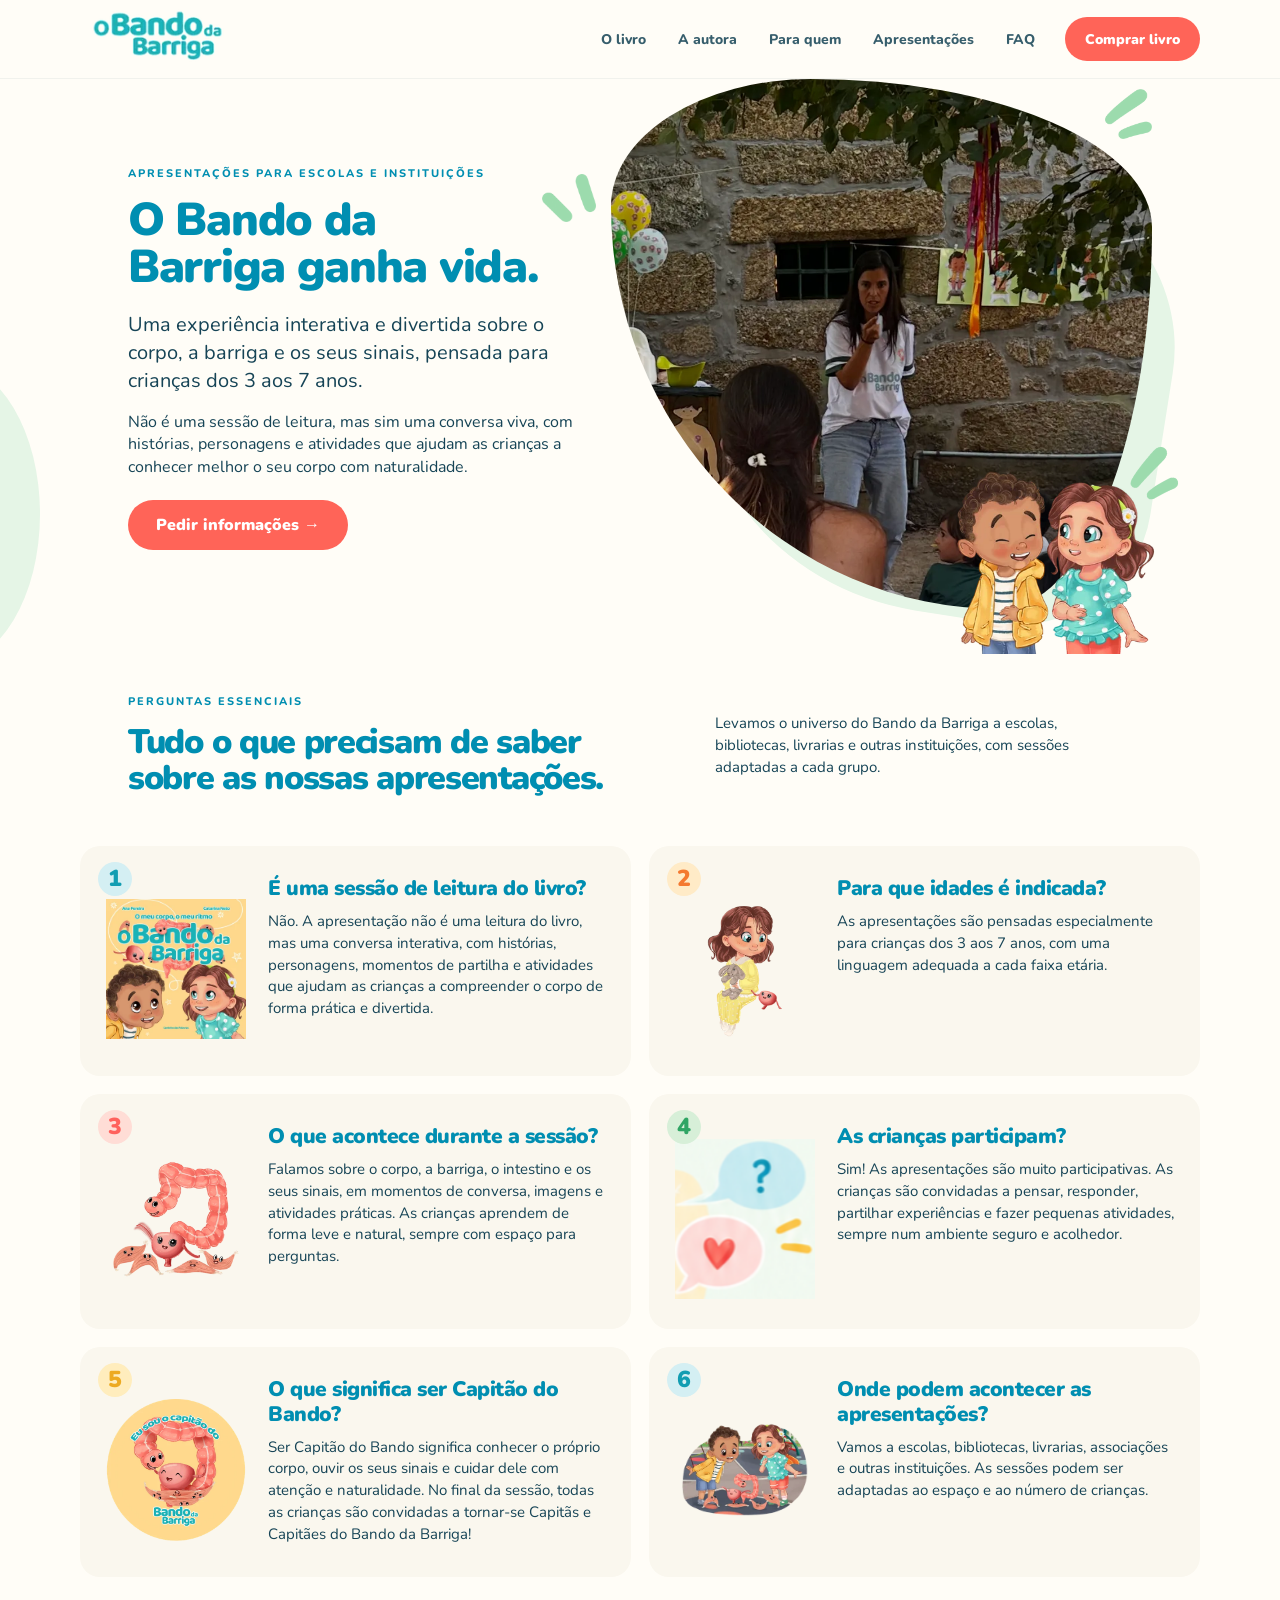
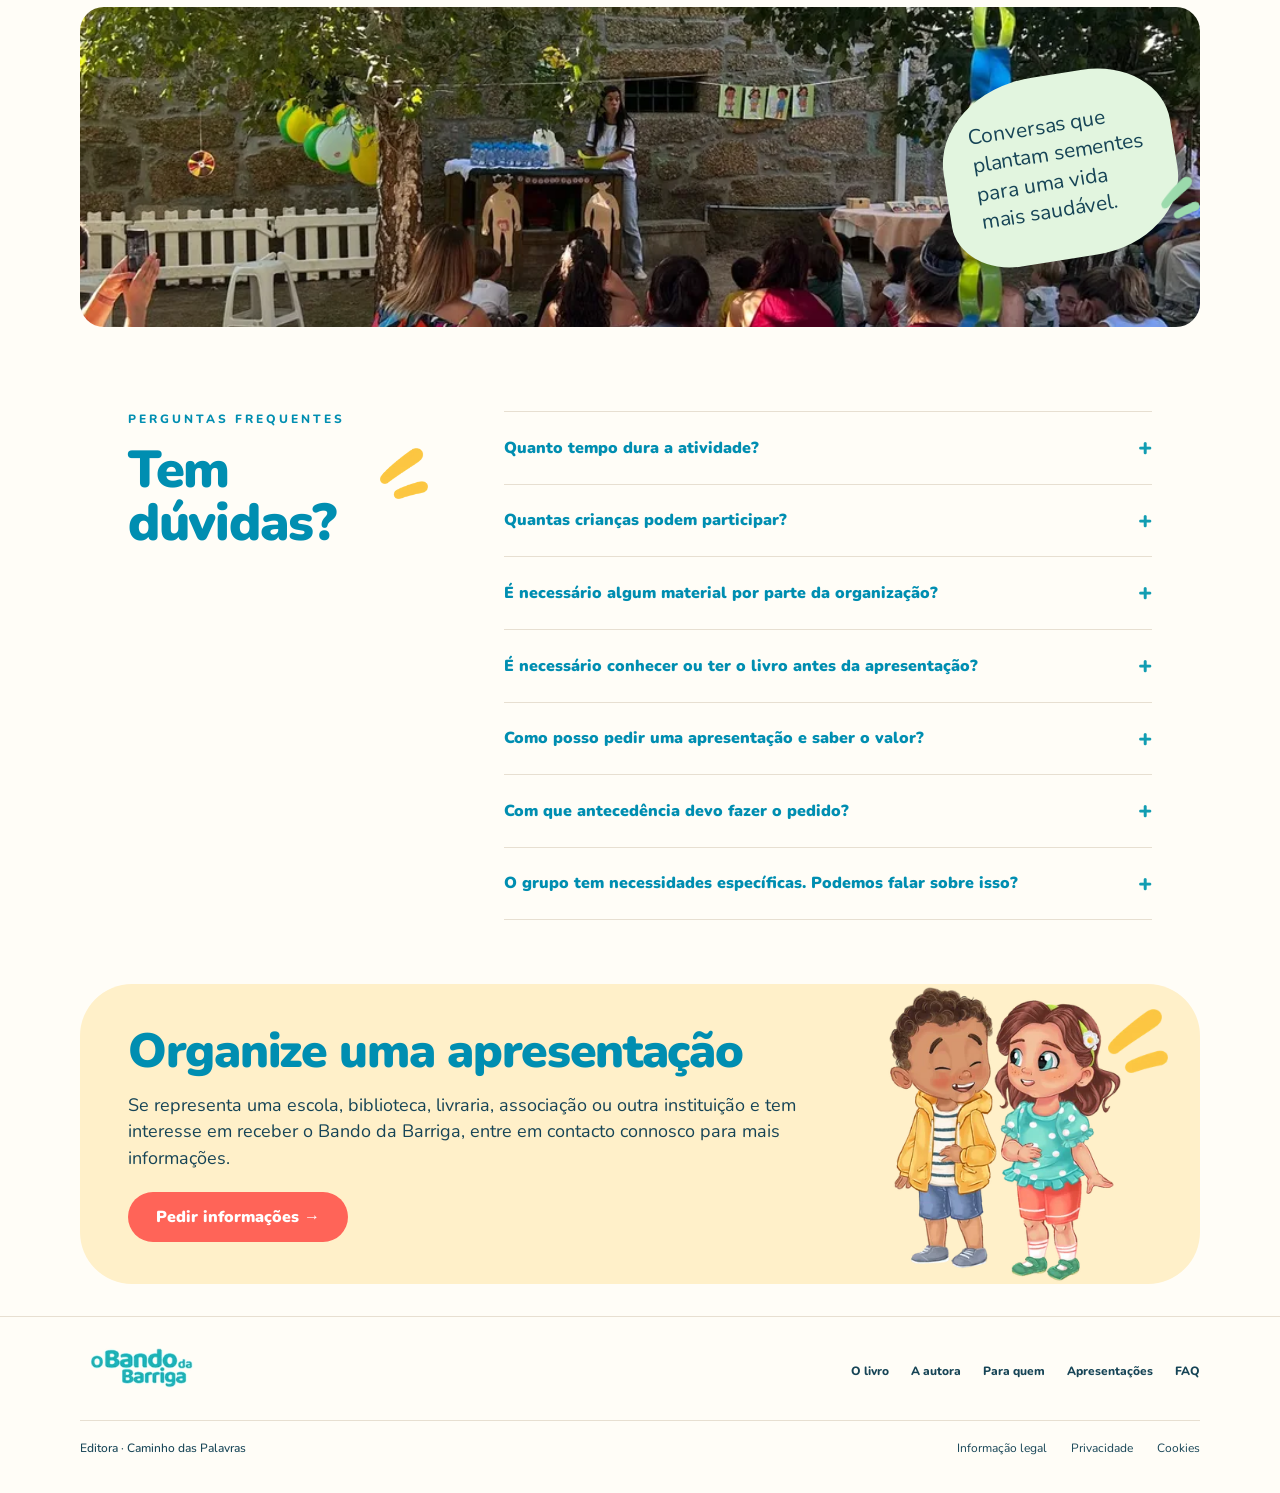
==== commit cac2f518: "Uniformiza header e footer com a página principal" ====
--- a/apresentacoes.html
+++ b/apresentacoes.html
@@ -22,7 +22,7 @@
       <a href="index.html#autora">A autora</a>
       <a href="index.html#para-quem">Para quem</a>
       <a href="apresentacoes.html">Apresentações</a>
-      <a href="#faq-apresentacoes">FAQ</a>
+      <a href="index.html#faq">FAQ</a>
     </nav>
     <a class="button header-purchase" href="https://www.caminhodaspalavras.com/product-page/o-meu-corpo-o-meu-ritmo-o-bando-da-barriga" target="_blank" rel="noopener">Comprar livro</a>
     <button class="menu-toggle" type="button" aria-controls="mobile-nav" aria-label="Abrir menu" aria-expanded="false">☰</button>
@@ -32,7 +32,7 @@
     <a href="index.html#autora">A autora</a>
     <a href="index.html#para-quem">Para quem</a>
     <a href="apresentacoes.html">Apresentações</a>
-    <a href="#faq-apresentacoes">FAQ</a>
+    <a href="index.html#faq">FAQ</a>
   </div>
 </header>
 
@@ -47,8 +47,8 @@
       <a href="index.html#autora">A autora</a>
       <a href="index.html#para-quem">Para quem</a>
       <a href="apresentacoes.html">Apresentações</a>
-      <a href="#faq-apresentacoes">FAQ</a>
-    </div><a class="button" href="https://www.caminhodaspalavras.com/product-page/o-meu-corpo-o-meu-ritmo-o-bando-da-barriga">Comprar livro</a>
+      <a href="index.html#faq">FAQ</a>
+    </div>
   </div>
   <div class="wrap footer-bottom">
   <p class="publisher">Editora · Caminho das Palavras</p>
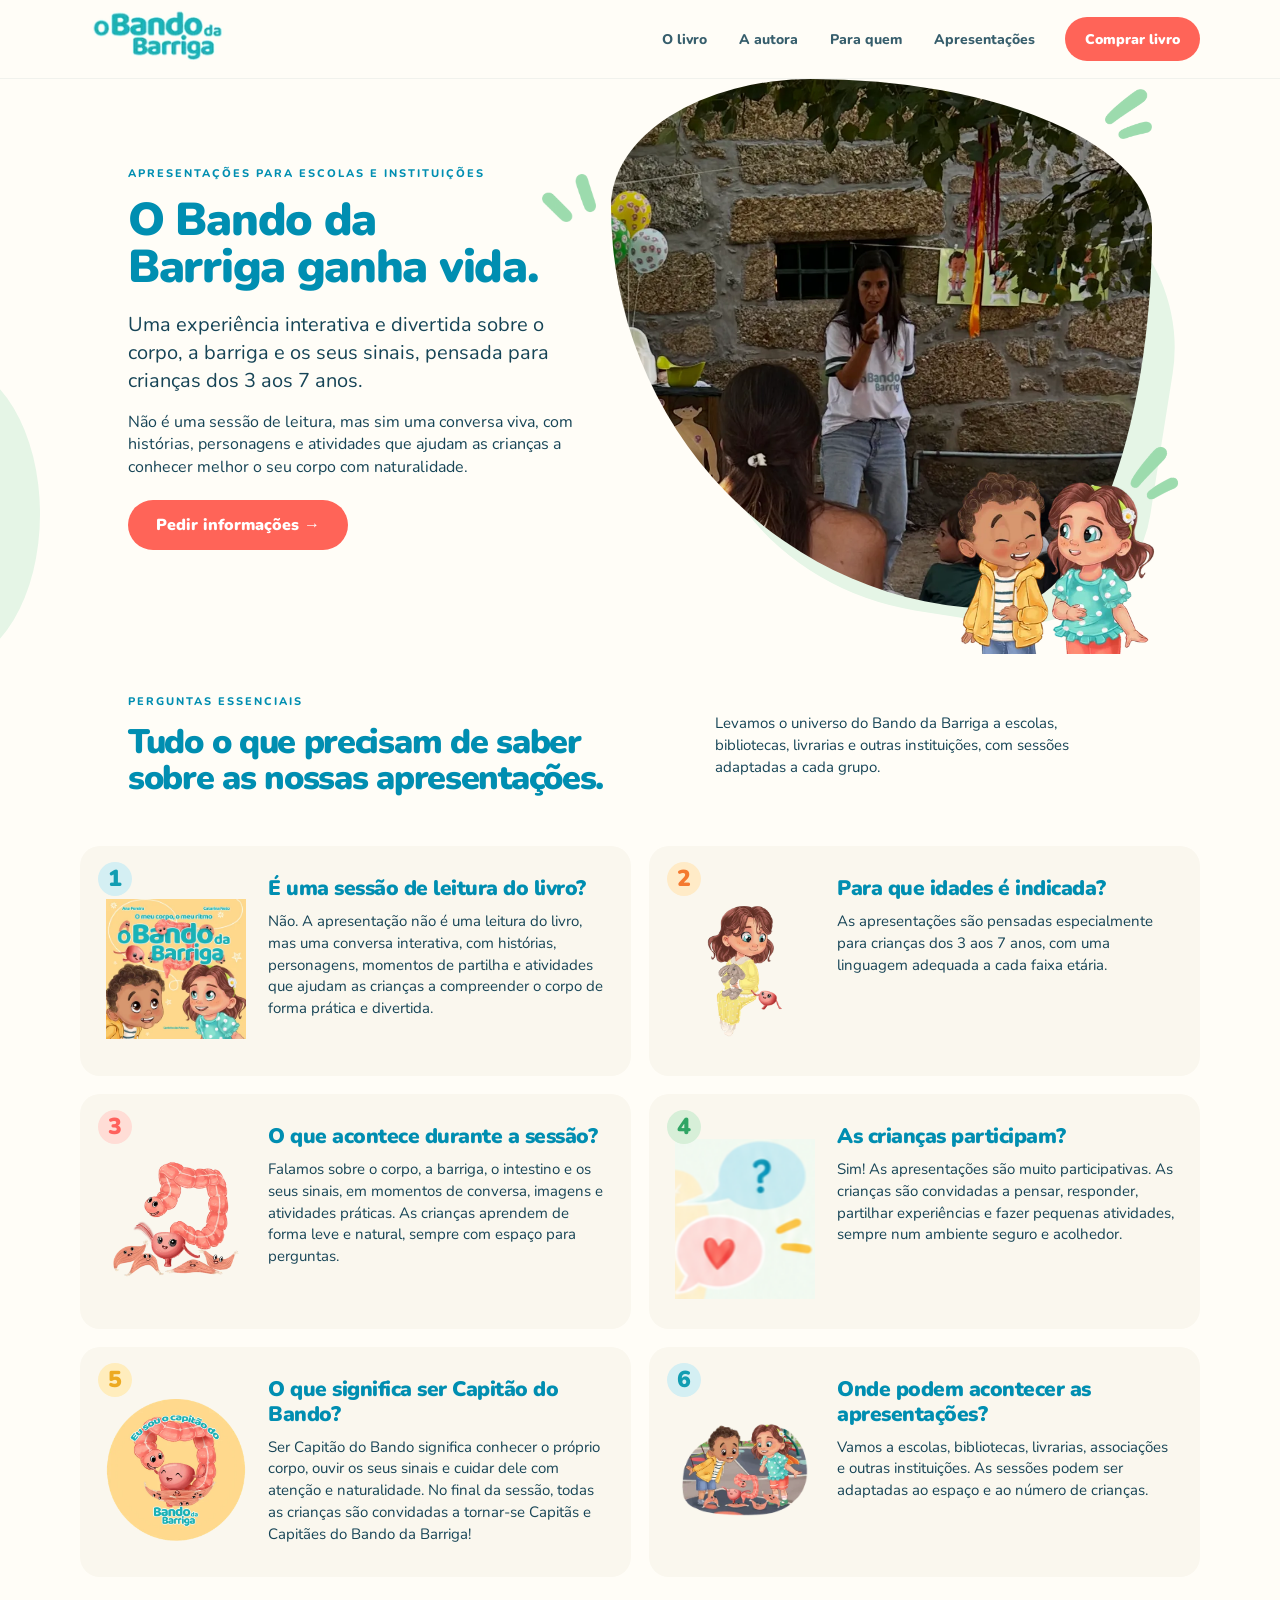
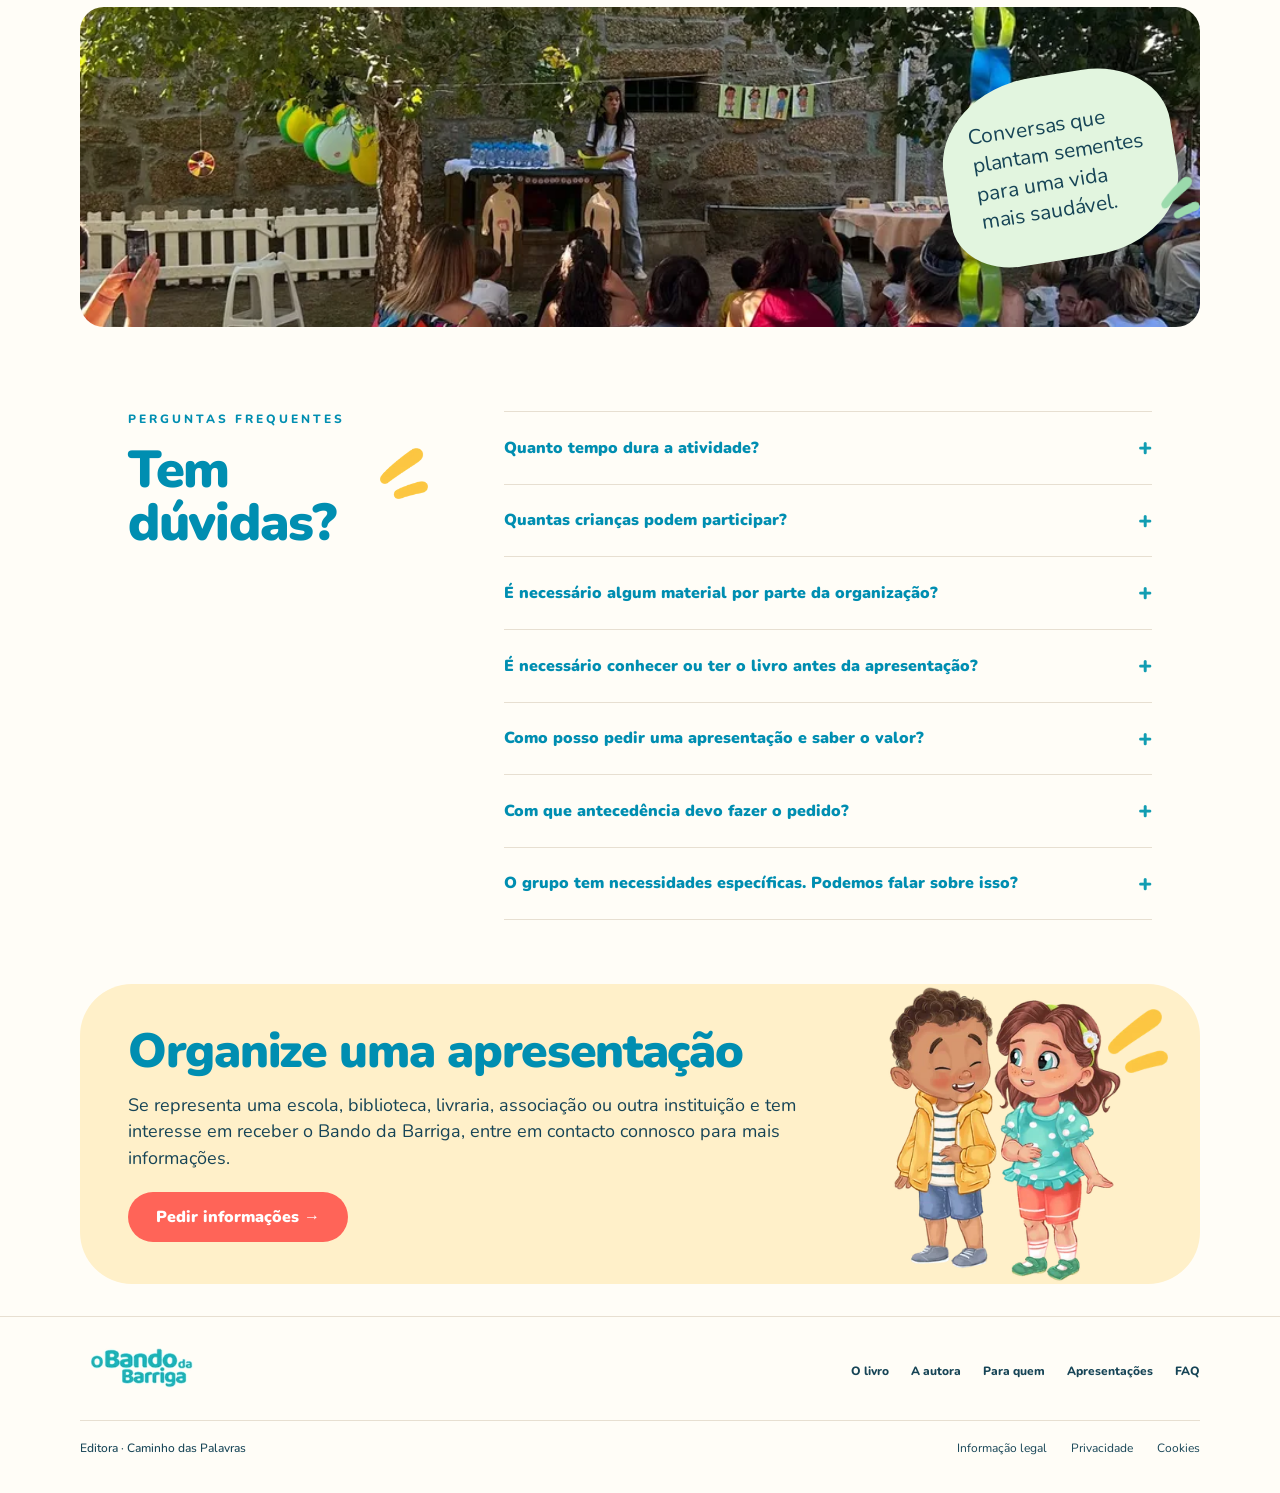
==== commit 042f14f2: "Remove FAQ dos menus do header" ====
--- a/apresentacoes.html
+++ b/apresentacoes.html
@@ -22,7 +22,6 @@
       <a href="index.html#autora">A autora</a>
       <a href="index.html#para-quem">Para quem</a>
       <a href="apresentacoes.html">Apresentações</a>
-      <a href="index.html#faq">FAQ</a>
     </nav>
     <a class="button header-purchase" href="https://www.caminhodaspalavras.com/product-page/o-meu-corpo-o-meu-ritmo-o-bando-da-barriga" target="_blank" rel="noopener">Comprar livro</a>
     <button class="menu-toggle" type="button" aria-controls="mobile-nav" aria-label="Abrir menu" aria-expanded="false">☰</button>
@@ -32,7 +31,6 @@
     <a href="index.html#autora">A autora</a>
     <a href="index.html#para-quem">Para quem</a>
     <a href="apresentacoes.html">Apresentações</a>
-    <a href="index.html#faq">FAQ</a>
   </div>
 </header>
 
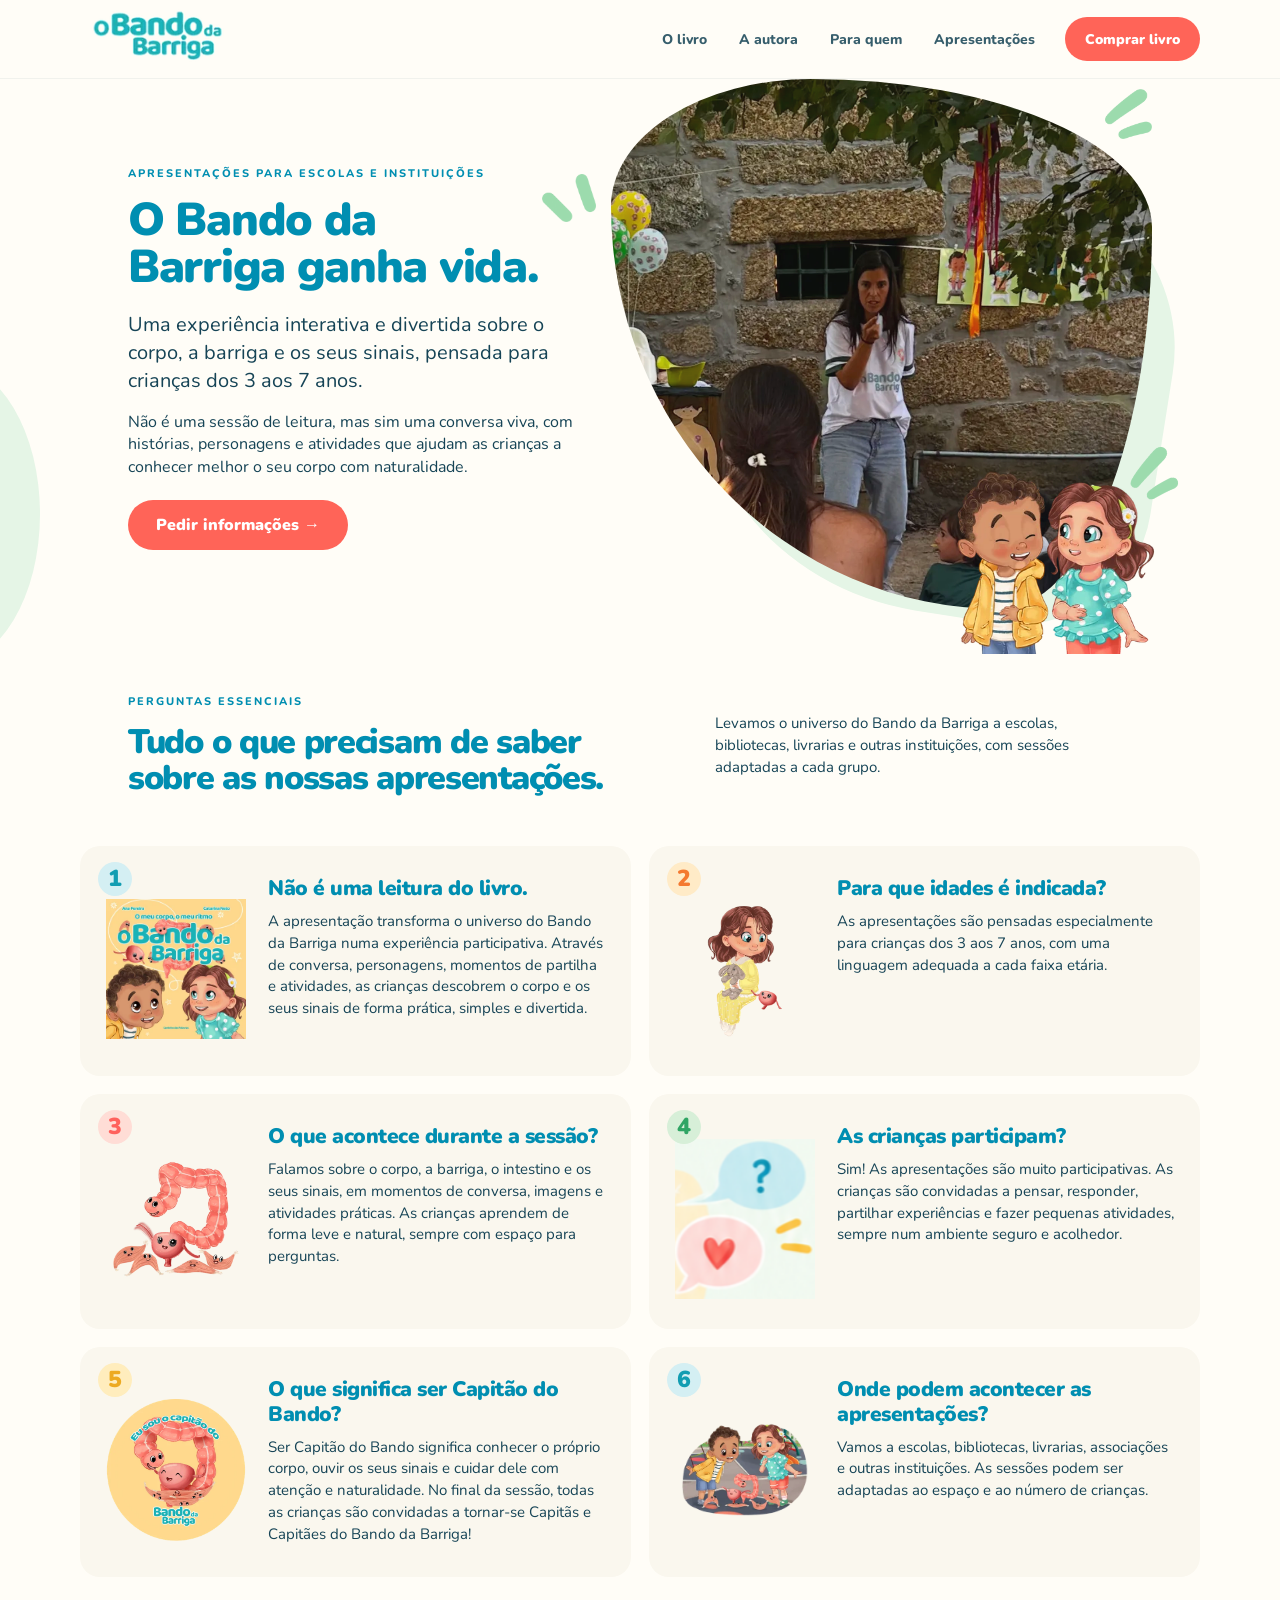
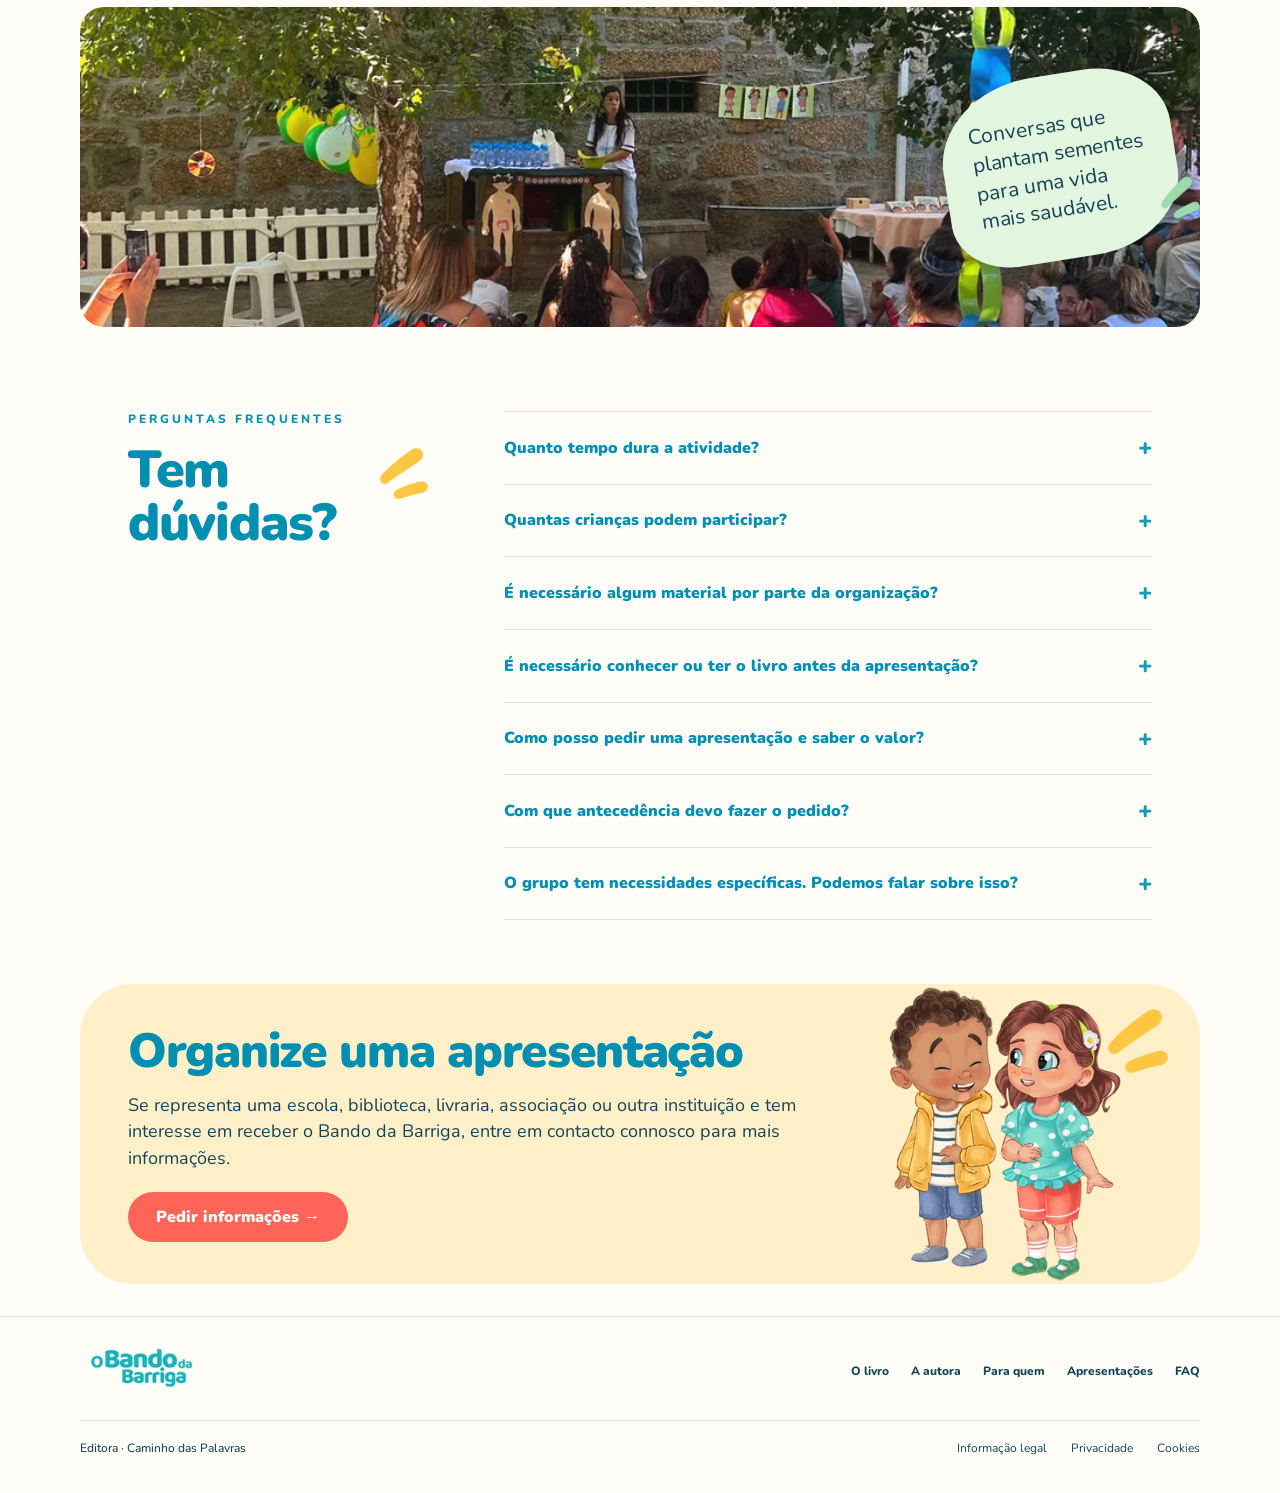
==== commit 0fc21bfc: "Transforma primeiro esclarecimento em afirmação" ====
--- a/apresentacoes.html
+++ b/apresentacoes.html
@@ -7,8 +7,8 @@
   <title>Apresentações | O Bando da Barriga</title>
   <link rel="preload" href="assets/nunito-latin.woff2" as="font" type="font/woff2" crossorigin>
   <link rel="stylesheet" href="styles.css?v=2">
-  <link rel="stylesheet" href="home-refinements.css?v=5">
-<link rel="stylesheet" href="apresentacoes.css?v=8">
+  <link rel="stylesheet" href="home-refinements.css?v=6">
+<link rel="stylesheet" href="apresentacoes.css?v=9">
 </head>
 <body>
 <a class="skip-link" href="#top">Saltar para o conteúdo</a>
@@ -37,7 +37,7 @@
 <main id="top" class="presentations" tabindex="-1">
 <section class="wrap presentation-hero"><div class="presentation-hero-copy"><p class="eyebrow">Apresentações para escolas e instituições</p><h1>O Bando da<br>Barriga ganha vida.</h1><p class="hero-intro">Uma experiência interativa e divertida sobre o corpo, a barriga e os seus sinais, pensada para crianças dos 3 aos 7 anos.</p><p>Não é uma sessão de leitura, mas sim uma conversa viva, com histórias, personagens e atividades que ajudam as crianças a conhecer melhor o seu corpo com naturalidade.</p><a class="button" href="mailto:anagmr86@gmail.com?subject=Apresenta%C3%A7%C3%A3o%20de%20O%20Bando%20da%20Barriga">Pedir informações →</a></div><figure class="organic hero-photo"><img class="hero-event-photo" src="assets/apresentacao-vertical-960.webp" srcset="assets/apresentacao-vertical-480.webp 480w, assets/apresentacao-vertical-960.webp 960w" sizes="(max-width: 700px) 90vw, 600px" width="946" height="2048" alt="Ana Pereira numa apresentação com crianças" fetchpriority="high"><div class="hero-friends"><img src="assets/children-360.webp" srcset="assets/children-360.webp 360w, assets/children-720.webp 720w" sizes="250px" alt="Personagens de O Bando da Barriga" width="720" height="900"></div><i class="hero-rays" aria-hidden="true"></i></figure></section>
 <section class="wrap presentation-essential"><div><p class="eyebrow">Perguntas essenciais</p><h2>Tudo o que precisam de saber <br>sobre as nossas apresentações.</h2></div><p>Levamos o universo do Bando da Barriga a escolas, bibliotecas, livrarias e outras instituições, com sessões adaptadas a cada grupo.</p></section>
-<section class="wrap presentation-questions" id="duvidas" aria-label="Perguntas sobre as apresentações"><span id="momentos" aria-hidden="true"></span><article class="question-tile"><span class="question-number">1</span><img src="assets/cover-360.webp" alt="Capa do livro O Bando da Barriga" width="180" height="180" loading="lazy" decoding="async"><div><h3>É uma sessão de leitura do livro?</h3><p>Não. A apresentação não é uma leitura do livro, mas uma conversa interativa, com histórias, personagens, momentos de partilha e atividades que ajudam as crianças a compreender o corpo de forma prática e divertida.</p></div></article><article class="question-tile"><span class="question-number">2</span><img src="assets/pergunta-idades.webp" alt="Menina de pijama com um coelho de peluche e a personagem Beli" width="180" height="180" loading="lazy" decoding="async"><div><h3>Para que idades é indicada?</h3><p>As apresentações são pensadas especialmente para crianças dos 3 aos 7 anos, com uma linguagem adequada a cada faixa etária.</p></div></article><article class="question-tile"><span class="question-number">3</span><img src="assets/bando-4-480.webp" alt="As personagens do Bando da Barriga" width="180" height="180" loading="lazy" decoding="async"><div><h3>O que acontece durante a sessão?</h3><p>Falamos sobre o corpo, a barriga, o intestino e os seus sinais, em momentos de conversa, imagens e atividades práticas. As crianças aprendem de forma leve e natural, sempre com espaço para perguntas.</p></div></article><article class="question-tile"><span class="question-number">4</span><div class="participation-bubbles" aria-hidden="true"></div><div><h3>As crianças participam?</h3><p>Sim! As apresentações são muito participativas. As crianças são convidadas a pensar, responder, partilhar experiências e fazer pequenas atividades, sempre num ambiente seguro e acolhedor.</p></div></article><article class="question-tile"><span class="question-number">5</span><img src="assets/momento-capitao.webp" alt="Eu sou o capitão do Bando da Barriga" width="180" height="180" loading="lazy" decoding="async"><div><h3>O que significa ser Capitão do Bando?</h3><p>Ser Capitão do Bando significa conhecer o próprio corpo, ouvir os seus sinais e cuidar dele com atenção e naturalidade. No final da sessão, todas as crianças são convidadas a tornar-se Capitãs e Capitães do Bando da Barriga!</p></div></article><article class="question-tile"><span class="question-number">6</span><img src="assets/grupo-1-360.webp" alt="As crianças e o Bando juntos" width="180" height="180" loading="lazy" decoding="async"><div><h3>Onde podem acontecer as apresentações?</h3><p>Vamos a escolas, bibliotecas, livrarias, associações e outras instituições. As sessões podem ser adaptadas ao espaço e ao número de crianças.</p></div></article></section><section class="wrap presentation-banner" aria-label="Uma apresentação com crianças e famílias"><img src="assets/apresentacao-960.webp" srcset="assets/apresentacao-480.webp 480w, assets/apresentacao-960.webp 960w" sizes="(max-width: 700px) 94vw, 1120px" width="1200" height="800" alt="Crianças e famílias reunidas numa apresentação ao ar livre" loading="lazy"><p>Conversas que<br>plantam sementes<br>para uma vida<br>mais saudável.</p></section><section class="wrap presentation-extra-faq" id="faq-apresentacoes" aria-labelledby="extra-faq-title"><div class="extra-faq-heading"><p class="eyebrow">Perguntas frequentes</p><h2 id="extra-faq-title">Tem<br>dúvidas?</h2></div><div class="extra-faq-list"><details><summary>Quanto tempo dura a atividade?</summary><p>A duração é combinada no momento da marcação, tendo em conta o grupo e a organização do espaço. Ao pedir informações, indique quanto tempo tem disponível.</p></details><details><summary>Quantas crianças podem participar?</summary><p>O número de participantes é definido em conjunto para permitir a participação das crianças. Indique o número previsto e se pretende reunir um grupo ou organizar várias sessões.</p></details><details><summary>É necessário algum material por parte da organização?</summary><p>As necessidades de materiais e de preparação do espaço são confirmadas antes da apresentação. No primeiro contacto, pode indicar os recursos que já tem disponíveis.</p></details><details><summary>É necessário conhecer ou ter o livro antes da apresentação?</summary><p>Não é necessário conhecer a história para acompanhar a apresentação. Se o grupo já tiver explorado o livro, partilhe essa informação no contacto inicial.</p></details><details><summary>Como posso pedir uma apresentação e saber o valor?</summary><p>Envie um email com a localidade, o espaço, as datas pretendidas, as idades e o número previsto de participantes. A disponibilidade, as condições e o valor são confirmados em resposta ao pedido.</p></details><details><summary>Com que antecedência devo fazer o pedido?</summary><p>Entre em contacto assim que tiver uma data ou um período em mente. A realização depende da disponibilidade, pelo que a data fica confirmada após contacto.</p></details><details><summary>O grupo tem necessidades específicas. Podemos falar sobre isso?</summary><p>Sim. Indique no contacto inicial as adaptações de acessibilidade ou de participação de que o grupo necessita, sem enviar dados pessoais ou de saúde das crianças. Assim, podemos conversar sobre as condições necessárias e o que será possível preparar.</p></details></div></section><div class="wrap answers"><section class="answer organize"><div><h2>Organize uma apresentação</h2><p>Se representa uma escola, biblioteca, livraria, associação ou outra instituição e tem interesse em receber o Bando da Barriga, entre em contacto connosco para mais informações.</p><a class="button" href="mailto:anagmr86@gmail.com?subject=Apresenta%C3%A7%C3%A3o%20de%20O%20Bando%20da%20Barriga">Pedir informações →</a></div><img src="assets/children-360.webp" srcset="assets/children-360.webp 360w, assets/children-720.webp 720w" sizes="280px" width="720" height="900" alt="Personagens de O Bando da Barriga" loading="lazy"></section></div></main><footer class="footer">
+<section class="wrap presentation-questions" id="duvidas" aria-label="Perguntas sobre as apresentações"><span id="momentos" aria-hidden="true"></span><article class="question-tile"><span class="question-number">1</span><img src="assets/cover-360.webp" alt="Capa do livro O Bando da Barriga" width="180" height="180" loading="lazy" decoding="async"><div><h3>Não é uma leitura do livro.</h3><p>A apresentação transforma o universo do Bando da Barriga numa experiência participativa. Através de conversa, personagens, momentos de partilha e atividades, as crianças descobrem o corpo e os seus sinais de forma prática, simples e divertida.</p></div></article><article class="question-tile"><span class="question-number">2</span><img src="assets/pergunta-idades.webp" alt="Menina de pijama com um coelho de peluche e a personagem Beli" width="180" height="180" loading="lazy" decoding="async"><div><h3>Para que idades é indicada?</h3><p>As apresentações são pensadas especialmente para crianças dos 3 aos 7 anos, com uma linguagem adequada a cada faixa etária.</p></div></article><article class="question-tile"><span class="question-number">3</span><img src="assets/bando-4-480.webp" alt="As personagens do Bando da Barriga" width="180" height="180" loading="lazy" decoding="async"><div><h3>O que acontece durante a sessão?</h3><p>Falamos sobre o corpo, a barriga, o intestino e os seus sinais, em momentos de conversa, imagens e atividades práticas. As crianças aprendem de forma leve e natural, sempre com espaço para perguntas.</p></div></article><article class="question-tile"><span class="question-number">4</span><div class="participation-bubbles" aria-hidden="true"></div><div><h3>As crianças participam?</h3><p>Sim! As apresentações são muito participativas. As crianças são convidadas a pensar, responder, partilhar experiências e fazer pequenas atividades, sempre num ambiente seguro e acolhedor.</p></div></article><article class="question-tile"><span class="question-number">5</span><img src="assets/momento-capitao.webp" alt="Eu sou o capitão do Bando da Barriga" width="180" height="180" loading="lazy" decoding="async"><div><h3>O que significa ser Capitão do Bando?</h3><p>Ser Capitão do Bando significa conhecer o próprio corpo, ouvir os seus sinais e cuidar dele com atenção e naturalidade. No final da sessão, todas as crianças são convidadas a tornar-se Capitãs e Capitães do Bando da Barriga!</p></div></article><article class="question-tile"><span class="question-number">6</span><img src="assets/grupo-1-360.webp" alt="As crianças e o Bando juntos" width="180" height="180" loading="lazy" decoding="async"><div><h3>Onde podem acontecer as apresentações?</h3><p>Vamos a escolas, bibliotecas, livrarias, associações e outras instituições. As sessões podem ser adaptadas ao espaço e ao número de crianças.</p></div></article></section><section class="wrap presentation-banner" aria-label="Uma apresentação com crianças e famílias"><img src="assets/apresentacao-960.webp" srcset="assets/apresentacao-480.webp 480w, assets/apresentacao-960.webp 960w" sizes="(max-width: 700px) 94vw, 1120px" width="1200" height="800" alt="Crianças e famílias reunidas numa apresentação ao ar livre" loading="lazy"><p>Conversas que<br>plantam sementes<br>para uma vida<br>mais saudável.</p></section><section class="wrap presentation-extra-faq" id="faq-apresentacoes" aria-labelledby="extra-faq-title"><div class="extra-faq-heading"><p class="eyebrow">Perguntas frequentes</p><h2 id="extra-faq-title">Tem<br>dúvidas?</h2></div><div class="extra-faq-list"><details><summary>Quanto tempo dura a atividade?</summary><p>A duração é combinada no momento da marcação, tendo em conta o grupo e a organização do espaço. Ao pedir informações, indique quanto tempo tem disponível.</p></details><details><summary>Quantas crianças podem participar?</summary><p>O número de participantes é definido em conjunto para permitir a participação das crianças. Indique o número previsto e se pretende reunir um grupo ou organizar várias sessões.</p></details><details><summary>É necessário algum material por parte da organização?</summary><p>As necessidades de materiais e de preparação do espaço são confirmadas antes da apresentação. No primeiro contacto, pode indicar os recursos que já tem disponíveis.</p></details><details><summary>É necessário conhecer ou ter o livro antes da apresentação?</summary><p>Não é necessário conhecer a história para acompanhar a apresentação. Se o grupo já tiver explorado o livro, partilhe essa informação no contacto inicial.</p></details><details><summary>Como posso pedir uma apresentação e saber o valor?</summary><p>Envie um email com a localidade, o espaço, as datas pretendidas, as idades e o número previsto de participantes. A disponibilidade, as condições e o valor são confirmados em resposta ao pedido.</p></details><details><summary>Com que antecedência devo fazer o pedido?</summary><p>Entre em contacto assim que tiver uma data ou um período em mente. A realização depende da disponibilidade, pelo que a data fica confirmada após contacto.</p></details><details><summary>O grupo tem necessidades específicas. Podemos falar sobre isso?</summary><p>Sim. Indique no contacto inicial as adaptações de acessibilidade ou de participação de que o grupo necessita, sem enviar dados pessoais ou de saúde das crianças. Assim, podemos conversar sobre as condições necessárias e o que será possível preparar.</p></details></div></section><div class="wrap answers"><section class="answer organize"><div><h2>Organize uma apresentação</h2><p>Se representa uma escola, biblioteca, livraria, associação ou outra instituição e tem interesse em receber o Bando da Barriga, entre em contacto connosco para mais informações.</p><a class="button" href="mailto:anagmr86@gmail.com?subject=Apresenta%C3%A7%C3%A3o%20de%20O%20Bando%20da%20Barriga">Pedir informações →</a></div><img src="assets/children-360.webp" srcset="assets/children-360.webp 360w, assets/children-720.webp 720w" sizes="280px" width="720" height="900" alt="Personagens de O Bando da Barriga" loading="lazy"></section></div></main><footer class="footer">
   <div class="wrap footer-inner">
     <a class="brand" href="index.html#top" aria-label="O Bando da Barriga"><img src="assets/logo-180.webp" srcset="assets/logo-180.webp 180w, assets/logo-360.webp 360w" sizes="164px" alt="O Bando da Barriga" width="2913" height="1135" decoding="async" loading="eager"></a>
     <div class="footer-links">
--- a/home-refinements.css
+++ b/home-refinements.css
@@ -243,3 +243,61 @@
   .purchase-art:before{width:36px;height:36px;left:0;top:0}
   .schools-inner:after{width:34px;height:34px;right:20px;top:-15px}
 }
+
+
+/* 2026-09-27: improve photographic colour and purchase card on tablet/mobile. */
+.author-photo{
+  filter:brightness(1.06) saturate(1.06) contrast(.96);
+}
+.schools-image{
+  filter:brightness(1.12) saturate(1.12) contrast(.92);
+}
+@media (max-width:1000px) and (min-width:761px){
+  .purchase{padding:54px 0 64px}
+  .purchase-grid{
+    grid-template-columns:minmax(190px,.72fr) 1.28fr;
+    gap:38px;
+    padding:46px 48px;
+    align-items:center;
+  }
+  .purchase-art img{width:min(100%,235px)}
+  .purchase-copy h2{font-size:36px;line-height:1.08}
+  .purchase-copy .body-large{font-size:17px}
+}
+@media (max-width:760px){
+  .purchase{padding:40px 0 56px}
+  .purchase-grid{
+    grid-template-columns:1fr;
+    gap:18px;
+    padding:30px 24px 32px;
+    border-radius:28px;
+    text-align:left;
+  }
+  .purchase-art{
+    display:flex;
+    justify-content:center;
+  }
+  .purchase-art img{
+    width:min(58vw,220px);
+    margin:0 auto;
+    transform:rotate(-2deg);
+  }
+  .purchase-copy h2{
+    font-size:clamp(30px,8vw,38px);
+    line-height:1.08;
+  }
+  .purchase-copy .body-large{
+    font-size:17px;
+    margin-top:10px;
+  }
+  .purchase-copy .button{margin-top:20px}
+  .purchase-copy .micro{
+    font-size:12px;
+    line-height:1.45;
+    margin-top:14px;
+  }
+}
+@media (max-width:420px){
+  .purchase-grid{padding:26px 20px 28px}
+  .purchase-art img{width:min(64vw,200px)}
+}
--- a/apresentacoes.css
+++ b/apresentacoes.css
@@ -37,3 +37,160 @@
 .presentation-extra-faq{display:grid;grid-template-columns:.65fr 1.35fr;gap:64px;padding:48px 48px 64px;scroll-margin-top:105px}.extra-faq-heading{position:relative;align-self:start}.extra-faq-heading h2{font-size:52px}.extra-faq-heading .eyebrow{font-size:12px}.extra-faq-heading:after{content:"";position:absolute;top:35px;right:12px;width:48px;height:54px;background:url('assets/decor-rays-right.webp') center/contain no-repeat}.extra-faq-list{border-top:1px solid var(--line)}.extra-faq-list details{border-bottom:1px solid var(--line)}.extra-faq-list summary{list-style:none;cursor:pointer;display:flex;justify-content:space-between;align-items:center;gap:20px;padding:19px 0;font-weight:900;font-size:16px;line-height:1.4;color:var(--blue-dark)}.extra-faq-list summary::-webkit-details-marker{display:none}.extra-faq-list summary:after{content:"+";font-size:24px;color:var(--blue);flex-shrink:0}.extra-faq-list details[open] summary:after{content:"−"}.extra-faq-list details p{font-size:16px;margin:0;padding:0 30px 20px 0;line-height:1.55}
 @media(max-width:900px){.presentation-extra-faq{gap:32px;padding-inline:24px}.extra-faq-heading h2{font-size:42px}.extra-faq-heading:after{right:0;width:34px}}
 @media(max-width:700px){.presentation-extra-faq{grid-template-columns:1fr;gap:28px;padding:32px 12px 44px}.extra-faq-heading h2 br{display:none}.extra-faq-heading:after{right:24px;top:18px}.extra-faq-list summary{font-size:16px}.extra-faq-list details p{padding-right:0}}
+
+
+/* 2026-09-27: brighter real photography and calmer responsive question cards. */
+.hero-event-photo,
+.presentation-banner>img{
+  filter:brightness(1.14) saturate(1.12) contrast(.91);
+}
+@media (max-width:900px){
+  .presentation-questions{
+    grid-template-columns:1fr;
+    gap:16px;
+  }
+  .question-tile{
+    grid-template-columns:140px minmax(0,1fr);
+    gap:22px;
+    min-height:0;
+    padding:28px 28px;
+  }
+  .question-tile>img{
+    width:130px;
+    height:140px;
+    margin:10px 0 0;
+    justify-self:center;
+  }
+  .question-tile>.participation-bubbles{
+    width:130px;
+    justify-self:center;
+    margin:10px 0 0;
+  }
+  .question-tile h3{
+    font-size:22px;
+    line-height:1.15;
+  }
+  .question-tile p{
+    font-size:16px;
+    line-height:1.5;
+  }
+}
+@media (max-width:620px){
+  .presentation-questions{gap:14px}
+  .question-tile{
+    grid-template-columns:1fr;
+    gap:8px;
+    padding:24px 22px 24px;
+    border-radius:18px;
+  }
+  .question-number{
+    top:16px;
+    left:18px;
+    width:32px;
+    height:32px;
+    font-size:21px;
+  }
+  .question-tile>img{
+    width:118px;
+    height:112px;
+    margin:10px 0 2px 30px;
+    justify-self:start;
+  }
+  .question-tile>.participation-bubbles{
+    width:118px;
+    margin:10px 0 2px 30px;
+    justify-self:start;
+  }
+  .question-tile>div{
+    width:100%;
+    align-self:start;
+  }
+  .question-tile h3{
+    font-size:21px;
+    line-height:1.16;
+    margin-top:4px;
+  }
+  .question-tile p{
+    font-size:16px;
+    line-height:1.48;
+    margin-top:9px;
+  }
+}
+@media (max-width:380px){
+  .question-tile{padding:22px 18px}
+  .question-tile>img,
+  .question-tile>.participation-bubbles{
+    width:104px;
+    height:auto;
+    margin-left:28px;
+  }
+}
+
+
+/* 2026-09-27 mobile refinement: compact question cards with image beside copy. */
+@media (max-width:620px){
+  .presentation-questions{
+    gap:12px;
+  }
+  .question-tile{
+    grid-template-columns:88px minmax(0,1fr);
+    column-gap:16px;
+    row-gap:0;
+    align-items:start;
+    padding:24px 18px 22px;
+    min-height:0;
+  }
+  .question-number{
+    top:14px;
+    left:14px;
+    width:30px;
+    height:30px;
+    font-size:19px;
+    z-index:2;
+  }
+  .question-tile>img,
+  .question-tile>.participation-bubbles{
+    grid-column:1;
+    grid-row:1;
+    width:82px;
+    height:104px;
+    max-width:82px;
+    margin:26px 0 0;
+    justify-self:center;
+    align-self:start;
+    object-fit:contain;
+  }
+  .question-tile>div:not(.participation-bubbles){
+    grid-column:2;
+    grid-row:1;
+    width:auto;
+    align-self:start;
+    padding-top:0;
+  }
+  .question-tile h3{
+    margin:0 0 8px;
+    font-size:19px;
+    line-height:1.16;
+  }
+  .question-tile p{
+    margin:0;
+    font-size:15.5px;
+    line-height:1.46;
+  }
+}
+@media (max-width:390px){
+  .question-tile{
+    grid-template-columns:76px minmax(0,1fr);
+    column-gap:14px;
+    padding:22px 16px 20px;
+  }
+  .question-tile>img,
+  .question-tile>.participation-bubbles{
+    width:70px;
+    height:92px;
+    max-width:70px;
+    margin-top:24px;
+  }
+  .question-tile h3{font-size:18px}
+  .question-tile p{font-size:15px}
+}
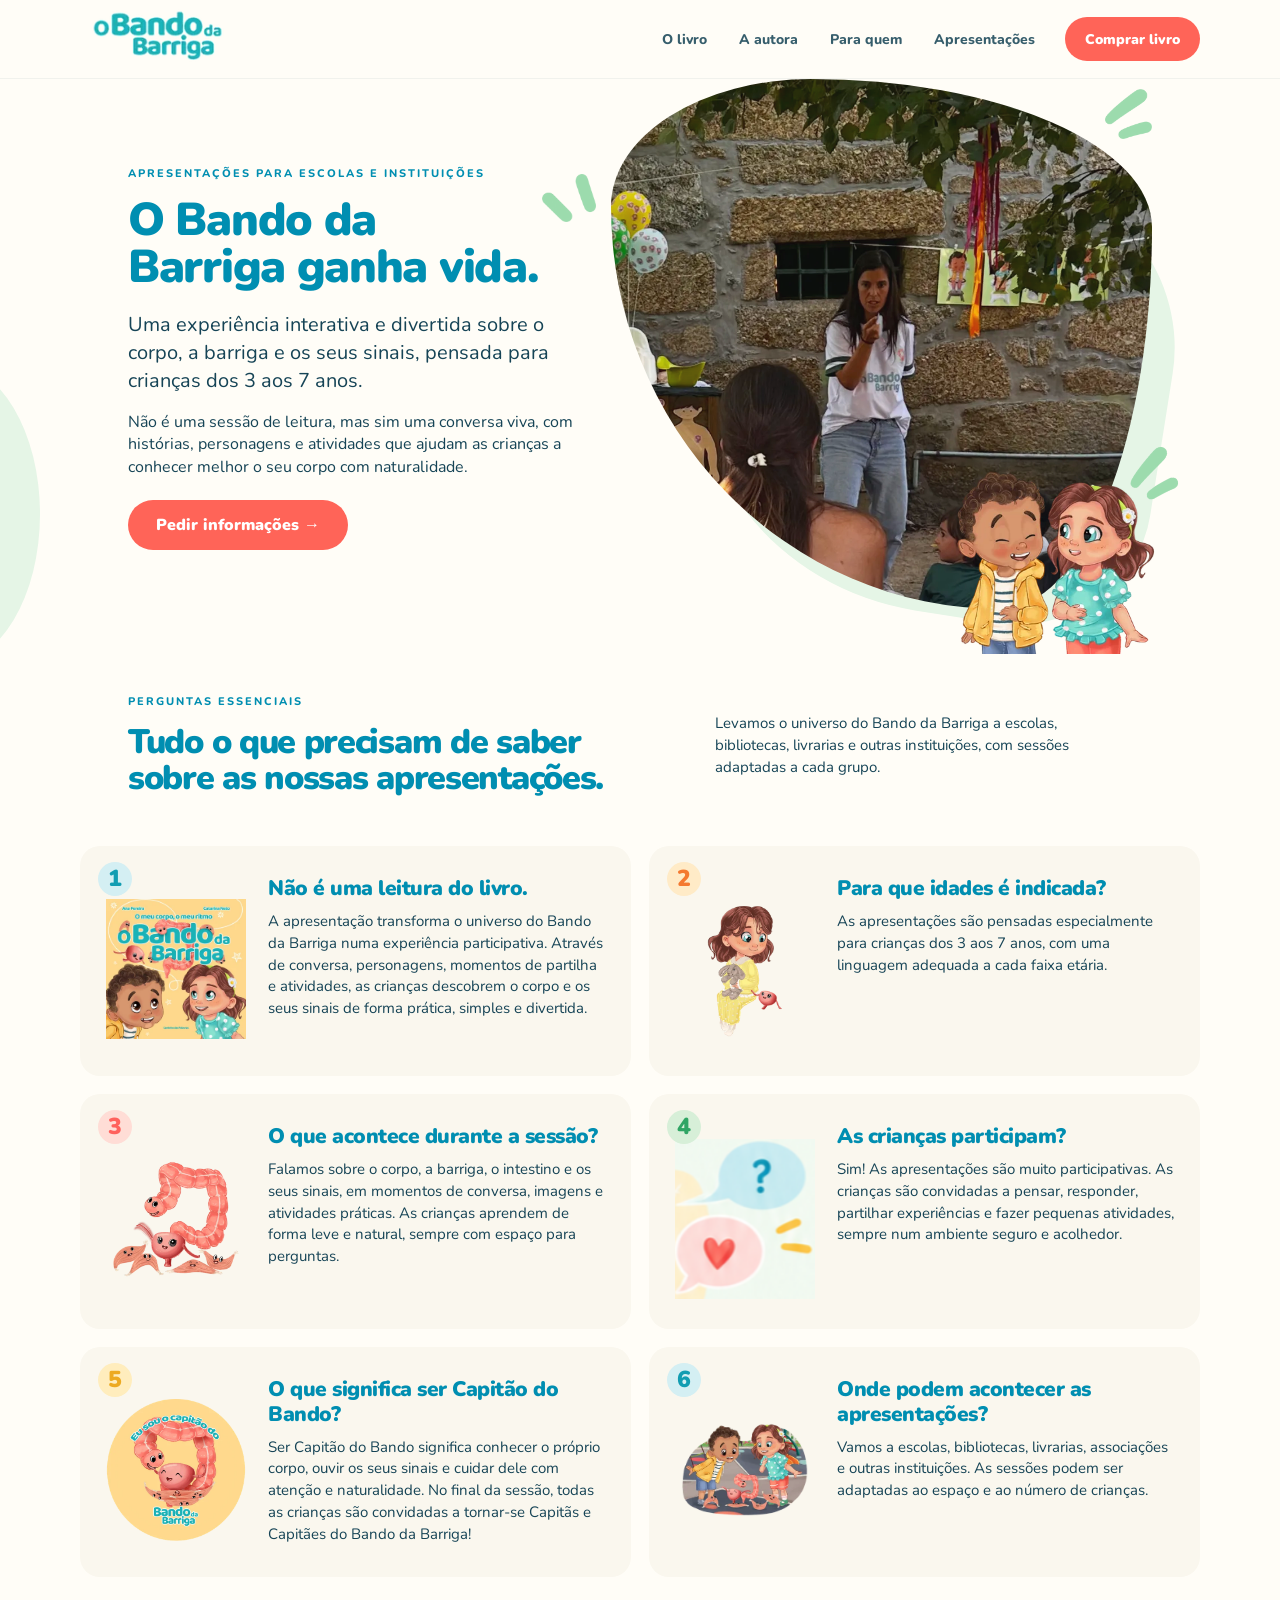
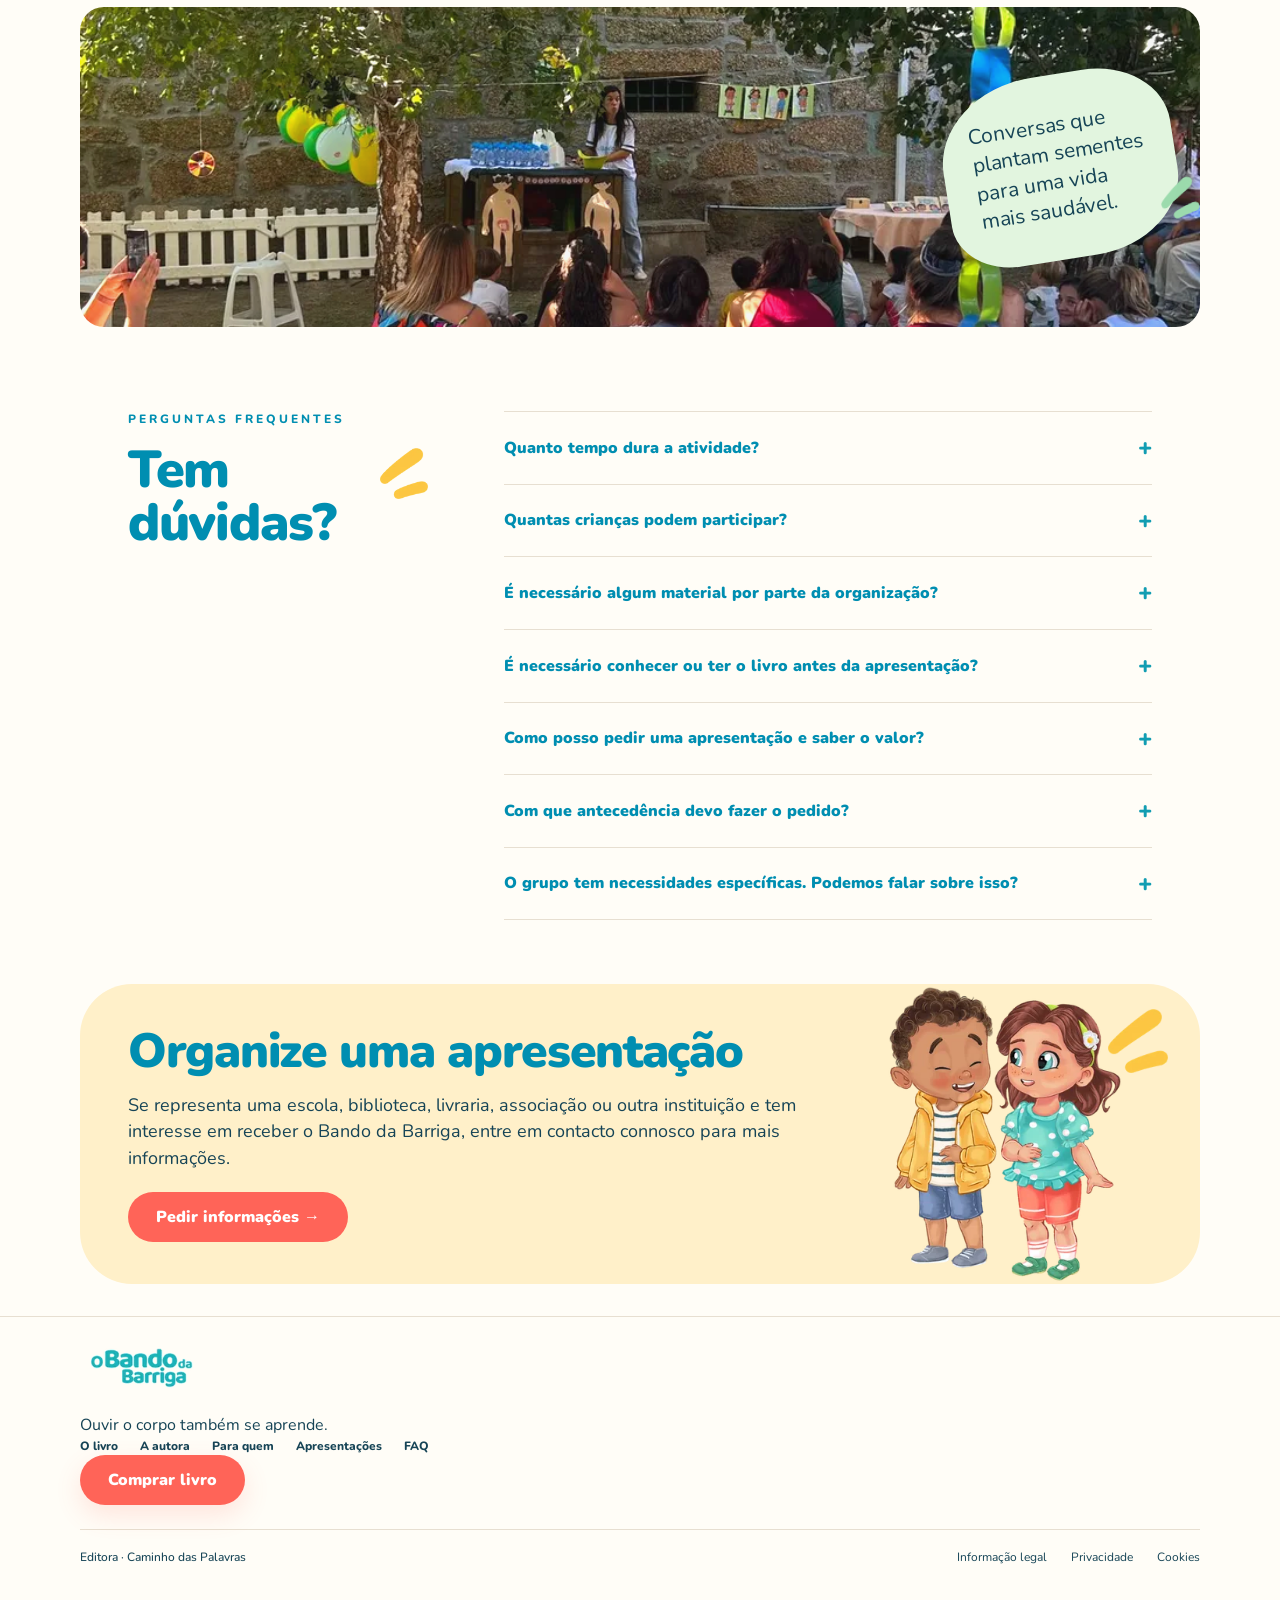
==== commit b5adf773: "Uniformiza footer com mais personalidade" ====
--- a/apresentacoes.html
+++ b/apresentacoes.html
@@ -38,23 +38,27 @@
 <section class="wrap presentation-hero"><div class="presentation-hero-copy"><p class="eyebrow">Apresentações para escolas e instituições</p><h1>O Bando da<br>Barriga ganha vida.</h1><p class="hero-intro">Uma experiência interativa e divertida sobre o corpo, a barriga e os seus sinais, pensada para crianças dos 3 aos 7 anos.</p><p>Não é uma sessão de leitura, mas sim uma conversa viva, com histórias, personagens e atividades que ajudam as crianças a conhecer melhor o seu corpo com naturalidade.</p><a class="button" href="mailto:anagmr86@gmail.com?subject=Apresenta%C3%A7%C3%A3o%20de%20O%20Bando%20da%20Barriga">Pedir informações →</a></div><figure class="organic hero-photo"><img class="hero-event-photo" src="assets/apresentacao-vertical-960.webp" srcset="assets/apresentacao-vertical-480.webp 480w, assets/apresentacao-vertical-960.webp 960w" sizes="(max-width: 700px) 90vw, 600px" width="946" height="2048" alt="Ana Pereira numa apresentação com crianças" fetchpriority="high"><div class="hero-friends"><img src="assets/children-360.webp" srcset="assets/children-360.webp 360w, assets/children-720.webp 720w" sizes="250px" alt="Personagens de O Bando da Barriga" width="720" height="900"></div><i class="hero-rays" aria-hidden="true"></i></figure></section>
 <section class="wrap presentation-essential"><div><p class="eyebrow">Perguntas essenciais</p><h2>Tudo o que precisam de saber <br>sobre as nossas apresentações.</h2></div><p>Levamos o universo do Bando da Barriga a escolas, bibliotecas, livrarias e outras instituições, com sessões adaptadas a cada grupo.</p></section>
 <section class="wrap presentation-questions" id="duvidas" aria-label="Perguntas sobre as apresentações"><span id="momentos" aria-hidden="true"></span><article class="question-tile"><span class="question-number">1</span><img src="assets/cover-360.webp" alt="Capa do livro O Bando da Barriga" width="180" height="180" loading="lazy" decoding="async"><div><h3>Não é uma leitura do livro.</h3><p>A apresentação transforma o universo do Bando da Barriga numa experiência participativa. Através de conversa, personagens, momentos de partilha e atividades, as crianças descobrem o corpo e os seus sinais de forma prática, simples e divertida.</p></div></article><article class="question-tile"><span class="question-number">2</span><img src="assets/pergunta-idades.webp" alt="Menina de pijama com um coelho de peluche e a personagem Beli" width="180" height="180" loading="lazy" decoding="async"><div><h3>Para que idades é indicada?</h3><p>As apresentações são pensadas especialmente para crianças dos 3 aos 7 anos, com uma linguagem adequada a cada faixa etária.</p></div></article><article class="question-tile"><span class="question-number">3</span><img src="assets/bando-4-480.webp" alt="As personagens do Bando da Barriga" width="180" height="180" loading="lazy" decoding="async"><div><h3>O que acontece durante a sessão?</h3><p>Falamos sobre o corpo, a barriga, o intestino e os seus sinais, em momentos de conversa, imagens e atividades práticas. As crianças aprendem de forma leve e natural, sempre com espaço para perguntas.</p></div></article><article class="question-tile"><span class="question-number">4</span><div class="participation-bubbles" aria-hidden="true"></div><div><h3>As crianças participam?</h3><p>Sim! As apresentações são muito participativas. As crianças são convidadas a pensar, responder, partilhar experiências e fazer pequenas atividades, sempre num ambiente seguro e acolhedor.</p></div></article><article class="question-tile"><span class="question-number">5</span><img src="assets/momento-capitao.webp" alt="Eu sou o capitão do Bando da Barriga" width="180" height="180" loading="lazy" decoding="async"><div><h3>O que significa ser Capitão do Bando?</h3><p>Ser Capitão do Bando significa conhecer o próprio corpo, ouvir os seus sinais e cuidar dele com atenção e naturalidade. No final da sessão, todas as crianças são convidadas a tornar-se Capitãs e Capitães do Bando da Barriga!</p></div></article><article class="question-tile"><span class="question-number">6</span><img src="assets/grupo-1-360.webp" alt="As crianças e o Bando juntos" width="180" height="180" loading="lazy" decoding="async"><div><h3>Onde podem acontecer as apresentações?</h3><p>Vamos a escolas, bibliotecas, livrarias, associações e outras instituições. As sessões podem ser adaptadas ao espaço e ao número de crianças.</p></div></article></section><section class="wrap presentation-banner" aria-label="Uma apresentação com crianças e famílias"><img src="assets/apresentacao-960.webp" srcset="assets/apresentacao-480.webp 480w, assets/apresentacao-960.webp 960w" sizes="(max-width: 700px) 94vw, 1120px" width="1200" height="800" alt="Crianças e famílias reunidas numa apresentação ao ar livre" loading="lazy"><p>Conversas que<br>plantam sementes<br>para uma vida<br>mais saudável.</p></section><section class="wrap presentation-extra-faq" id="faq-apresentacoes" aria-labelledby="extra-faq-title"><div class="extra-faq-heading"><p class="eyebrow">Perguntas frequentes</p><h2 id="extra-faq-title">Tem<br>dúvidas?</h2></div><div class="extra-faq-list"><details><summary>Quanto tempo dura a atividade?</summary><p>A duração é combinada no momento da marcação, tendo em conta o grupo e a organização do espaço. Ao pedir informações, indique quanto tempo tem disponível.</p></details><details><summary>Quantas crianças podem participar?</summary><p>O número de participantes é definido em conjunto para permitir a participação das crianças. Indique o número previsto e se pretende reunir um grupo ou organizar várias sessões.</p></details><details><summary>É necessário algum material por parte da organização?</summary><p>As necessidades de materiais e de preparação do espaço são confirmadas antes da apresentação. No primeiro contacto, pode indicar os recursos que já tem disponíveis.</p></details><details><summary>É necessário conhecer ou ter o livro antes da apresentação?</summary><p>Não é necessário conhecer a história para acompanhar a apresentação. Se o grupo já tiver explorado o livro, partilhe essa informação no contacto inicial.</p></details><details><summary>Como posso pedir uma apresentação e saber o valor?</summary><p>Envie um email com a localidade, o espaço, as datas pretendidas, as idades e o número previsto de participantes. A disponibilidade, as condições e o valor são confirmados em resposta ao pedido.</p></details><details><summary>Com que antecedência devo fazer o pedido?</summary><p>Entre em contacto assim que tiver uma data ou um período em mente. A realização depende da disponibilidade, pelo que a data fica confirmada após contacto.</p></details><details><summary>O grupo tem necessidades específicas. Podemos falar sobre isso?</summary><p>Sim. Indique no contacto inicial as adaptações de acessibilidade ou de participação de que o grupo necessita, sem enviar dados pessoais ou de saúde das crianças. Assim, podemos conversar sobre as condições necessárias e o que será possível preparar.</p></details></div></section><div class="wrap answers"><section class="answer organize"><div><h2>Organize uma apresentação</h2><p>Se representa uma escola, biblioteca, livraria, associação ou outra instituição e tem interesse em receber o Bando da Barriga, entre em contacto connosco para mais informações.</p><a class="button" href="mailto:anagmr86@gmail.com?subject=Apresenta%C3%A7%C3%A3o%20de%20O%20Bando%20da%20Barriga">Pedir informações →</a></div><img src="assets/children-360.webp" srcset="assets/children-360.webp 360w, assets/children-720.webp 720w" sizes="280px" width="720" height="900" alt="Personagens de O Bando da Barriga" loading="lazy"></section></div></main><footer class="footer">
-  <div class="wrap footer-inner">
-    <a class="brand" href="index.html#top" aria-label="O Bando da Barriga"><img src="assets/logo-180.webp" srcset="assets/logo-180.webp 180w, assets/logo-360.webp 360w" sizes="164px" alt="O Bando da Barriga" width="2913" height="1135" decoding="async" loading="eager"></a>
-    <div class="footer-links">
+  <div class="wrap footer-card">
+    <div class="footer-brand-block">
+      <a class="brand" href="index.html#top" aria-label="O Bando da Barriga"><img src="assets/logo-180.webp" srcset="assets/logo-180.webp 180w, assets/logo-360.webp 360w" sizes="164px" alt="O Bando da Barriga" width="2913" height="1135" decoding="async" loading="eager"></a>
+      <p class="footer-tagline">Ouvir o corpo também se aprende.</p>
+    </div>
+    <nav class="footer-links" aria-label="Navegação de rodapé">
       <a href="index.html#livro">O livro</a>
       <a href="index.html#autora">A autora</a>
       <a href="index.html#para-quem">Para quem</a>
       <a href="apresentacoes.html">Apresentações</a>
       <a href="index.html#faq">FAQ</a>
-    </div>
+    </nav>
+    <a class="button footer-cta" href="https://www.caminhodaspalavras.com/product-page/o-meu-corpo-o-meu-ritmo-o-bando-da-barriga" target="_blank" rel="noopener">Comprar livro</a>
   </div>
   <div class="wrap footer-bottom">
-  <p class="publisher">Editora · Caminho das Palavras</p>
-  <nav class="legal-links" aria-label="Informação legal">
-    <a href="legal.html">Informação legal</a>
-    <a href="legal.html#privacidade">Privacidade</a>
-    <a href="legal.html#cookies">Cookies</a>
-  </nav>
+    <p class="publisher">Editora · Caminho das Palavras</p>
+    <nav class="legal-links" aria-label="Informação legal">
+      <a href="legal.html">Informação legal</a>
+      <a href="legal.html#privacidade">Privacidade</a>
+      <a href="legal.html#cookies">Cookies</a>
+    </nav>
   </div>
 </footer>
 <script src="script.js?v=2" defer></script>
--- a/styles.css
+++ b/styles.css
@@ -34,3 +34,10 @@
 .footer{border-top:1px solid var(--line);padding:28px 0 36px}.footer-inner{display:flex;align-items:center;gap:35px}.footer-links{display:flex;gap:22px;font-size:12px;font-weight:800;margin-left:auto}.publisher{font-size:12px;font-weight:900;color:var(--blue-dark)}
 @media(max-width:900px){.desktop-nav,.header-inner>.button-small{display:none}.menu-toggle{display:block}.header-inner{height:68px}.hero-grid,.two-col,.purchase-grid,.credits-grid,.faq-grid{grid-template-columns:1fr}.hero{padding-top:38px}.hero-grid{min-height:0}.hero-art{min-height:420px}.hero-children{width:58%;left:2%}.hero-book{width:42%;right:0}.narrow-left{width:min(calc(100% - 48px),760px);margin-inline:auto}.intro:after{display:none}.learning-grid{grid-template-columns:1fr 1fr;row-gap:38px}.learning-grid article:nth-child(2){border-right:0}.learning-grid article:nth-child(3){padding-left:0}.rhythm{background:#edfafa}.rhythm-copy{padding:0}.purchase-grid{padding:48px 32px;gap:38px}.credits-grid{padding:28px}.credit-block + .credit-block{border-left:0;border-top:1px solid var(--line);padding-left:0;margin-left:0;padding-top:32px;margin-top:32px}.schools-inner{align-items:flex-start;flex-direction:column}.footer-inner{flex-wrap:wrap}.footer-links{order:3;width:100%;margin-left:0}}
 @media(max-width:620px){.wrap{width:min(calc(100% - 30px),var(--max))}.section-space{padding:70px 0}.hero{padding:24px 0 50px}h1{font-size:45px}h2{font-size:36px}.lead,.body-large{font-size:18px}.hero-art{min-height:340px}.hero-children{width:63%}.hero-book{width:45%}.learning-grid{grid-template-columns:1fr}.learning-grid article,.learning-grid article:first-child,.learning-grid article:nth-child(3){padding:0 0 24px;border-right:0;border-bottom:1px solid var(--line)}.learning-grid article:last-child{border-bottom:0}.purchase-grid{padding:38px 22px;border-radius:24px}.credit-block{grid-template-columns:1fr}.schools-inner{padding:30px 24px}.footer-links{display:grid;grid-template-columns:1fr 1fr}}
+
+
+/* Remove browser focus ring from the main landmark after anchor navigation. */
+main[tabindex="-1"]:focus,
+main[tabindex="-1"]:focus-visible{
+  outline:none;
+}
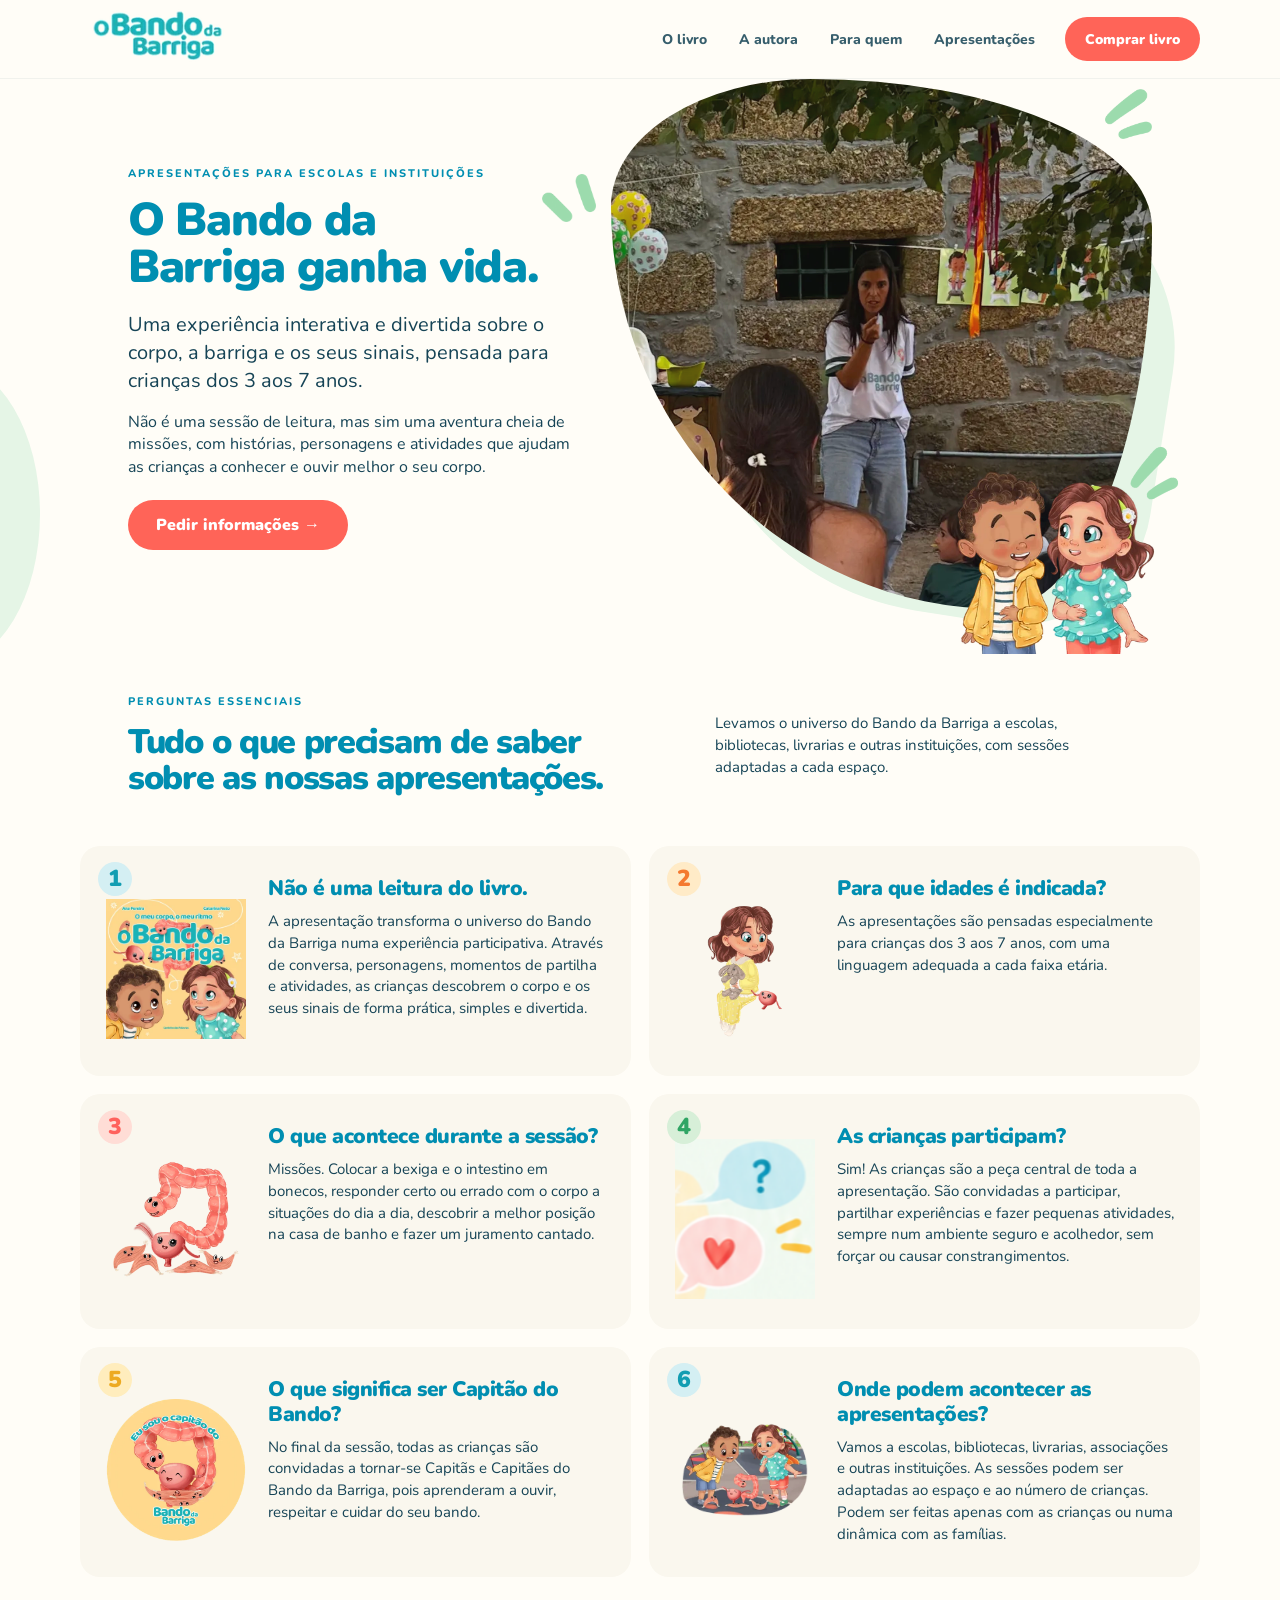
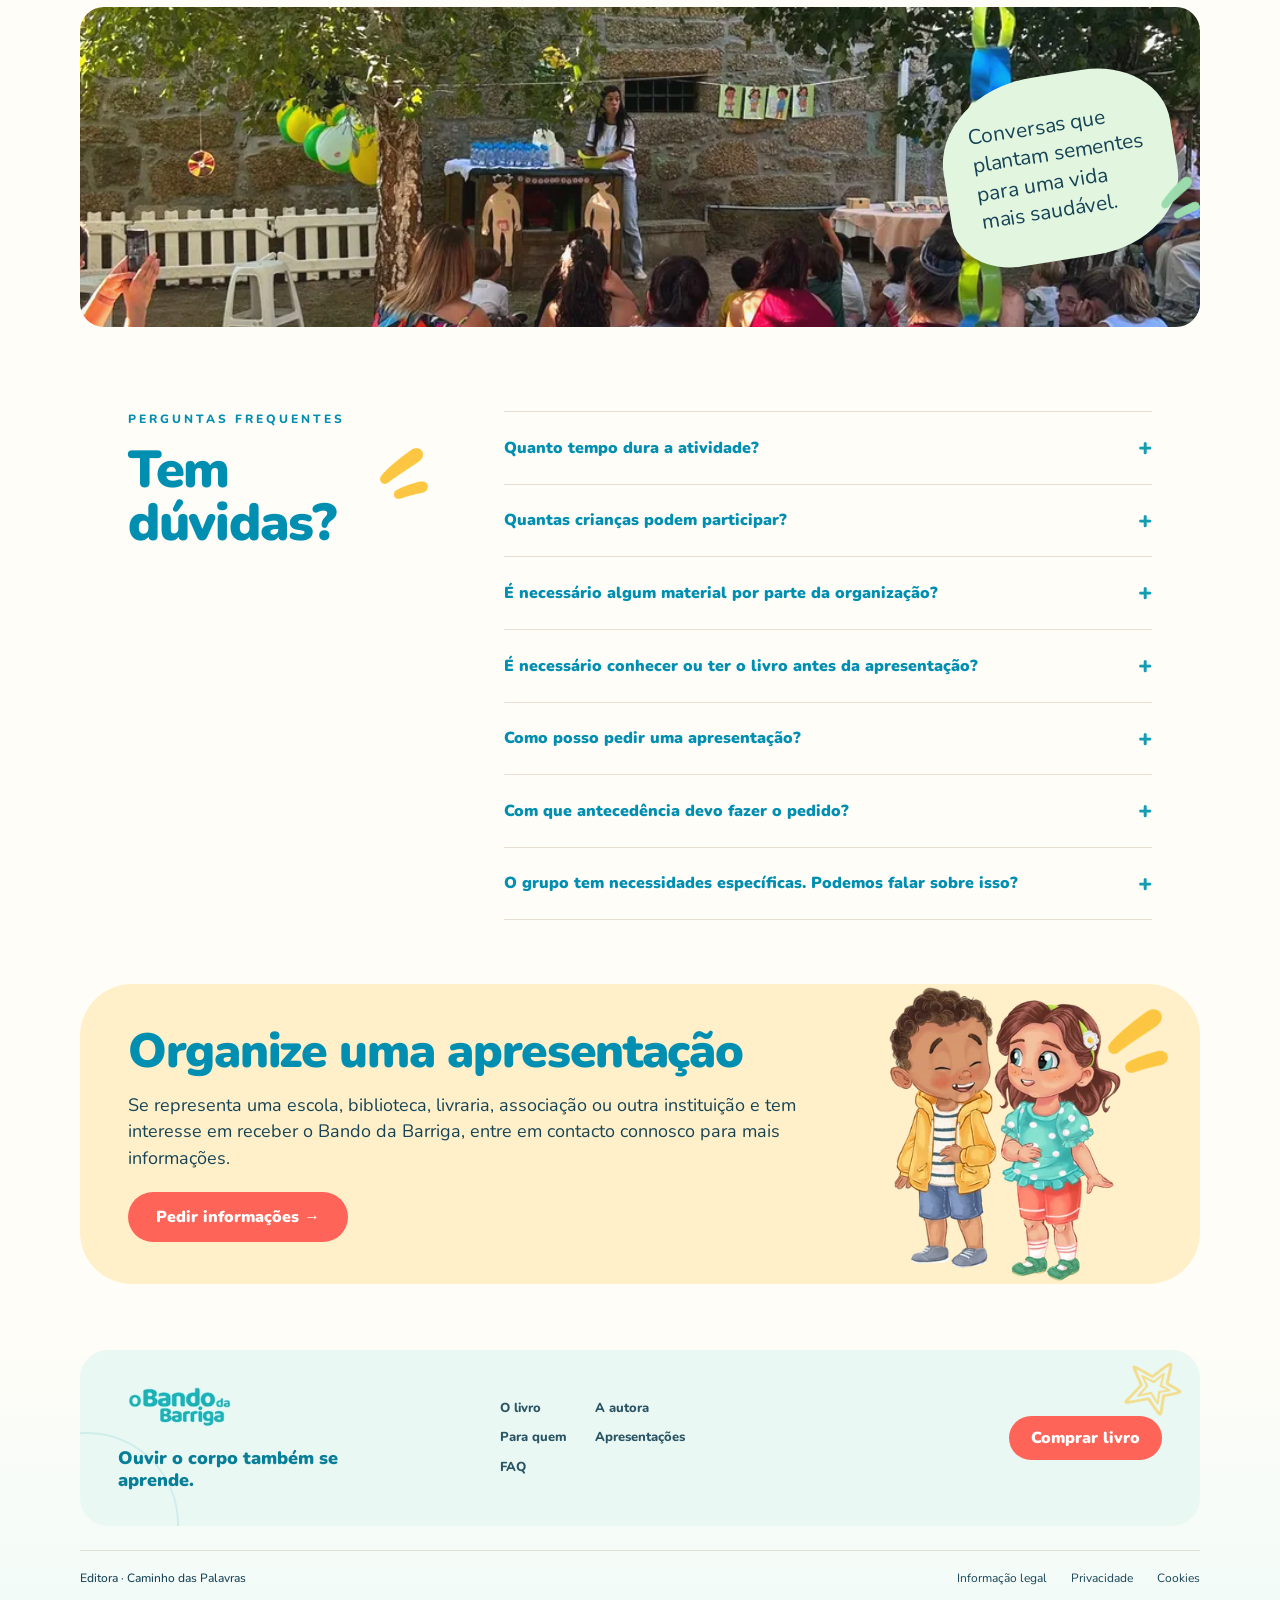
==== commit 27173682: "Atualiza textos das apresentações e FAQ" ====
--- a/apresentacoes.html
+++ b/apresentacoes.html
@@ -35,9 +35,9 @@
 </header>
 
 <main id="top" class="presentations" tabindex="-1">
-<section class="wrap presentation-hero"><div class="presentation-hero-copy"><p class="eyebrow">Apresentações para escolas e instituições</p><h1>O Bando da<br>Barriga ganha vida.</h1><p class="hero-intro">Uma experiência interativa e divertida sobre o corpo, a barriga e os seus sinais, pensada para crianças dos 3 aos 7 anos.</p><p>Não é uma sessão de leitura, mas sim uma conversa viva, com histórias, personagens e atividades que ajudam as crianças a conhecer melhor o seu corpo com naturalidade.</p><a class="button" href="mailto:anagmr86@gmail.com?subject=Apresenta%C3%A7%C3%A3o%20de%20O%20Bando%20da%20Barriga">Pedir informações →</a></div><figure class="organic hero-photo"><img class="hero-event-photo" src="assets/apresentacao-vertical-960.webp" srcset="assets/apresentacao-vertical-480.webp 480w, assets/apresentacao-vertical-960.webp 960w" sizes="(max-width: 700px) 90vw, 600px" width="946" height="2048" alt="Ana Pereira numa apresentação com crianças" fetchpriority="high"><div class="hero-friends"><img src="assets/children-360.webp" srcset="assets/children-360.webp 360w, assets/children-720.webp 720w" sizes="250px" alt="Personagens de O Bando da Barriga" width="720" height="900"></div><i class="hero-rays" aria-hidden="true"></i></figure></section>
-<section class="wrap presentation-essential"><div><p class="eyebrow">Perguntas essenciais</p><h2>Tudo o que precisam de saber <br>sobre as nossas apresentações.</h2></div><p>Levamos o universo do Bando da Barriga a escolas, bibliotecas, livrarias e outras instituições, com sessões adaptadas a cada grupo.</p></section>
-<section class="wrap presentation-questions" id="duvidas" aria-label="Perguntas sobre as apresentações"><span id="momentos" aria-hidden="true"></span><article class="question-tile"><span class="question-number">1</span><img src="assets/cover-360.webp" alt="Capa do livro O Bando da Barriga" width="180" height="180" loading="lazy" decoding="async"><div><h3>Não é uma leitura do livro.</h3><p>A apresentação transforma o universo do Bando da Barriga numa experiência participativa. Através de conversa, personagens, momentos de partilha e atividades, as crianças descobrem o corpo e os seus sinais de forma prática, simples e divertida.</p></div></article><article class="question-tile"><span class="question-number">2</span><img src="assets/pergunta-idades.webp" alt="Menina de pijama com um coelho de peluche e a personagem Beli" width="180" height="180" loading="lazy" decoding="async"><div><h3>Para que idades é indicada?</h3><p>As apresentações são pensadas especialmente para crianças dos 3 aos 7 anos, com uma linguagem adequada a cada faixa etária.</p></div></article><article class="question-tile"><span class="question-number">3</span><img src="assets/bando-4-480.webp" alt="As personagens do Bando da Barriga" width="180" height="180" loading="lazy" decoding="async"><div><h3>O que acontece durante a sessão?</h3><p>Falamos sobre o corpo, a barriga, o intestino e os seus sinais, em momentos de conversa, imagens e atividades práticas. As crianças aprendem de forma leve e natural, sempre com espaço para perguntas.</p></div></article><article class="question-tile"><span class="question-number">4</span><div class="participation-bubbles" aria-hidden="true"></div><div><h3>As crianças participam?</h3><p>Sim! As apresentações são muito participativas. As crianças são convidadas a pensar, responder, partilhar experiências e fazer pequenas atividades, sempre num ambiente seguro e acolhedor.</p></div></article><article class="question-tile"><span class="question-number">5</span><img src="assets/momento-capitao.webp" alt="Eu sou o capitão do Bando da Barriga" width="180" height="180" loading="lazy" decoding="async"><div><h3>O que significa ser Capitão do Bando?</h3><p>Ser Capitão do Bando significa conhecer o próprio corpo, ouvir os seus sinais e cuidar dele com atenção e naturalidade. No final da sessão, todas as crianças são convidadas a tornar-se Capitãs e Capitães do Bando da Barriga!</p></div></article><article class="question-tile"><span class="question-number">6</span><img src="assets/grupo-1-360.webp" alt="As crianças e o Bando juntos" width="180" height="180" loading="lazy" decoding="async"><div><h3>Onde podem acontecer as apresentações?</h3><p>Vamos a escolas, bibliotecas, livrarias, associações e outras instituições. As sessões podem ser adaptadas ao espaço e ao número de crianças.</p></div></article></section><section class="wrap presentation-banner" aria-label="Uma apresentação com crianças e famílias"><img src="assets/apresentacao-960.webp" srcset="assets/apresentacao-480.webp 480w, assets/apresentacao-960.webp 960w" sizes="(max-width: 700px) 94vw, 1120px" width="1200" height="800" alt="Crianças e famílias reunidas numa apresentação ao ar livre" loading="lazy"><p>Conversas que<br>plantam sementes<br>para uma vida<br>mais saudável.</p></section><section class="wrap presentation-extra-faq" id="faq-apresentacoes" aria-labelledby="extra-faq-title"><div class="extra-faq-heading"><p class="eyebrow">Perguntas frequentes</p><h2 id="extra-faq-title">Tem<br>dúvidas?</h2></div><div class="extra-faq-list"><details><summary>Quanto tempo dura a atividade?</summary><p>A duração é combinada no momento da marcação, tendo em conta o grupo e a organização do espaço. Ao pedir informações, indique quanto tempo tem disponível.</p></details><details><summary>Quantas crianças podem participar?</summary><p>O número de participantes é definido em conjunto para permitir a participação das crianças. Indique o número previsto e se pretende reunir um grupo ou organizar várias sessões.</p></details><details><summary>É necessário algum material por parte da organização?</summary><p>As necessidades de materiais e de preparação do espaço são confirmadas antes da apresentação. No primeiro contacto, pode indicar os recursos que já tem disponíveis.</p></details><details><summary>É necessário conhecer ou ter o livro antes da apresentação?</summary><p>Não é necessário conhecer a história para acompanhar a apresentação. Se o grupo já tiver explorado o livro, partilhe essa informação no contacto inicial.</p></details><details><summary>Como posso pedir uma apresentação e saber o valor?</summary><p>Envie um email com a localidade, o espaço, as datas pretendidas, as idades e o número previsto de participantes. A disponibilidade, as condições e o valor são confirmados em resposta ao pedido.</p></details><details><summary>Com que antecedência devo fazer o pedido?</summary><p>Entre em contacto assim que tiver uma data ou um período em mente. A realização depende da disponibilidade, pelo que a data fica confirmada após contacto.</p></details><details><summary>O grupo tem necessidades específicas. Podemos falar sobre isso?</summary><p>Sim. Indique no contacto inicial as adaptações de acessibilidade ou de participação de que o grupo necessita, sem enviar dados pessoais ou de saúde das crianças. Assim, podemos conversar sobre as condições necessárias e o que será possível preparar.</p></details></div></section><div class="wrap answers"><section class="answer organize"><div><h2>Organize uma apresentação</h2><p>Se representa uma escola, biblioteca, livraria, associação ou outra instituição e tem interesse em receber o Bando da Barriga, entre em contacto connosco para mais informações.</p><a class="button" href="mailto:anagmr86@gmail.com?subject=Apresenta%C3%A7%C3%A3o%20de%20O%20Bando%20da%20Barriga">Pedir informações →</a></div><img src="assets/children-360.webp" srcset="assets/children-360.webp 360w, assets/children-720.webp 720w" sizes="280px" width="720" height="900" alt="Personagens de O Bando da Barriga" loading="lazy"></section></div></main><footer class="footer">
+<section class="wrap presentation-hero"><div class="presentation-hero-copy"><p class="eyebrow">Apresentações para escolas e instituições</p><h1>O Bando da<br>Barriga ganha vida.</h1><p class="hero-intro">Uma experiência interativa e divertida sobre o corpo, a barriga e os seus sinais, pensada para crianças dos 3 aos 7 anos.</p><p>Não é uma sessão de leitura, mas sim uma aventura cheia de missões, com histórias, personagens e atividades que ajudam as crianças a conhecer e ouvir melhor o seu corpo.</p><a class="button" href="mailto:anagmr86@gmail.com?subject=Apresenta%C3%A7%C3%A3o%20de%20O%20Bando%20da%20Barriga">Pedir informações →</a></div><figure class="organic hero-photo"><img class="hero-event-photo" src="assets/apresentacao-vertical-960.webp" srcset="assets/apresentacao-vertical-480.webp 480w, assets/apresentacao-vertical-960.webp 960w" sizes="(max-width: 700px) 90vw, 600px" width="946" height="2048" alt="Ana Pereira numa apresentação com crianças" fetchpriority="high"><div class="hero-friends"><img src="assets/children-360.webp" srcset="assets/children-360.webp 360w, assets/children-720.webp 720w" sizes="250px" alt="Personagens de O Bando da Barriga" width="720" height="900"></div><i class="hero-rays" aria-hidden="true"></i></figure></section>
+<section class="wrap presentation-essential"><div><p class="eyebrow">Perguntas essenciais</p><h2>Tudo o que precisam de saber <br>sobre as nossas apresentações.</h2></div><p>Levamos o universo do Bando da Barriga a escolas, bibliotecas, livrarias e outras instituições, com sessões adaptadas a cada espaço.</p></section>
+<section class="wrap presentation-questions" id="duvidas" aria-label="Perguntas sobre as apresentações"><span id="momentos" aria-hidden="true"></span><article class="question-tile"><span class="question-number">1</span><img src="assets/cover-360.webp" alt="Capa do livro O Bando da Barriga" width="180" height="180" loading="lazy" decoding="async"><div><h3>Não é uma leitura do livro.</h3><p>A apresentação transforma o universo do Bando da Barriga numa experiência participativa. Através de conversa, personagens, momentos de partilha e atividades, as crianças descobrem o corpo e os seus sinais de forma prática, simples e divertida.</p></div></article><article class="question-tile"><span class="question-number">2</span><img src="assets/pergunta-idades.webp" alt="Menina de pijama com um coelho de peluche e a personagem Beli" width="180" height="180" loading="lazy" decoding="async"><div><h3>Para que idades é indicada?</h3><p>As apresentações são pensadas especialmente para crianças dos 3 aos 7 anos, com uma linguagem adequada a cada faixa etária.</p></div></article><article class="question-tile"><span class="question-number">3</span><img src="assets/bando-4-480.webp" alt="As personagens do Bando da Barriga" width="180" height="180" loading="lazy" decoding="async"><div><h3>O que acontece durante a sessão?</h3><p>Missões. Colocar a bexiga e o intestino em bonecos, responder certo ou errado com o corpo a situações do dia a dia, descobrir a melhor posição na casa de banho e fazer um juramento cantado.</p></div></article><article class="question-tile"><span class="question-number">4</span><div class="participation-bubbles" aria-hidden="true"></div><div><h3>As crianças participam?</h3><p>Sim! As crianças são a peça central de toda a apresentação. São convidadas a participar, partilhar experiências e fazer pequenas atividades, sempre num ambiente seguro e acolhedor, sem forçar ou causar constrangimentos.</p></div></article><article class="question-tile"><span class="question-number">5</span><img src="assets/momento-capitao.webp" alt="Eu sou o capitão do Bando da Barriga" width="180" height="180" loading="lazy" decoding="async"><div><h3>O que significa ser Capitão do Bando?</h3><p>No final da sessão, todas as crianças são convidadas a tornar-se Capitãs e Capitães do Bando da Barriga, pois aprenderam a ouvir, respeitar e cuidar do seu bando.</p></div></article><article class="question-tile"><span class="question-number">6</span><img src="assets/grupo-1-360.webp" alt="As crianças e o Bando juntos" width="180" height="180" loading="lazy" decoding="async"><div><h3>Onde podem acontecer as apresentações?</h3><p>Vamos a escolas, bibliotecas, livrarias, associações e outras instituições. As sessões podem ser adaptadas ao espaço e ao número de crianças. Podem ser feitas apenas com as crianças ou numa dinâmica com as famílias.</p></div></article></section><section class="wrap presentation-banner" aria-label="Uma apresentação com crianças e famílias"><img src="assets/apresentacao-960.webp" srcset="assets/apresentacao-480.webp 480w, assets/apresentacao-960.webp 960w" sizes="(max-width: 700px) 94vw, 1120px" width="1200" height="800" alt="Crianças e famílias reunidas numa apresentação ao ar livre" loading="lazy"><p>Conversas que<br>plantam sementes<br>para uma vida<br>mais saudável.</p></section><section class="wrap presentation-extra-faq" id="faq-apresentacoes" aria-labelledby="extra-faq-title"><div class="extra-faq-heading"><p class="eyebrow">Perguntas frequentes</p><h2 id="extra-faq-title">Tem<br>dúvidas?</h2></div><div class="extra-faq-list"><details><summary>Quanto tempo dura a atividade?</summary><p>A duração da atividade completa é de cerca de 30 minutos, mas pode ser um pouco maior quando se trata de um grupo com crianças mais velhas ou de uma sessão com as famílias.</p></details><details><summary>Quantas crianças podem participar?</summary><p>O número de crianças não deve ser superior a 30, mas podemos ajustar perante o público a quem se dirige a sessão.</p></details><details><summary>É necessário algum material por parte da organização?</summary><p>A fisioterapeuta Ana Pereira leva os materiais necessários para cada atividade. Caso seja necessário algo específico, isso é combinado previamente à apresentação.</p></details><details><summary>É necessário conhecer ou ter o livro antes da apresentação?</summary><p>Não é necessário conhecer a história para acompanhar a apresentação. Se o grupo já tiver explorado o livro, partilhe essa informação no contacto inicial.</p></details><details><summary>Como posso pedir uma apresentação?</summary><p>Envie um email com a localidade, o espaço, as datas pretendidas, as idades e o número previsto de participantes. A disponibilidade é confirmada em resposta ao pedido.</p></details><details><summary>Com que antecedência devo fazer o pedido?</summary><p>Entre em contacto assim que tiver uma data ou um período em mente. A realização depende da disponibilidade, pelo que a data fica confirmada após contacto.</p></details><details><summary>O grupo tem necessidades específicas. Podemos falar sobre isso?</summary><p>Sim. Indique no contacto inicial as adaptações de acessibilidade ou de participação de que o grupo necessita, sem enviar dados pessoais ou de saúde das crianças. Assim, podemos conversar sobre as condições necessárias e o que será possível preparar.</p></details></div></section><div class="wrap answers"><section class="answer organize"><div><h2>Organize uma apresentação</h2><p>Se representa uma escola, biblioteca, livraria, associação ou outra instituição e tem interesse em receber o Bando da Barriga, entre em contacto connosco para mais informações.</p><a class="button" href="mailto:anagmr86@gmail.com?subject=Apresenta%C3%A7%C3%A3o%20de%20O%20Bando%20da%20Barriga">Pedir informações →</a></div><img src="assets/children-360.webp" srcset="assets/children-360.webp 360w, assets/children-720.webp 720w" sizes="280px" width="720" height="900" alt="Personagens de O Bando da Barriga" loading="lazy"></section></div></main><footer class="footer">
   <div class="wrap footer-card">
     <div class="footer-brand-block">
       <a class="brand" href="index.html#top" aria-label="O Bando da Barriga"><img src="assets/logo-180.webp" srcset="assets/logo-180.webp 180w, assets/logo-360.webp 360w" sizes="164px" alt="O Bando da Barriga" width="2913" height="1135" decoding="async" loading="eager"></a>
--- a/styles.css
+++ b/styles.css
@@ -41,3 +41,119 @@
 main[tabindex="-1"]:focus-visible{
   outline:none;
 }
+
+
+/* Footer with stronger brand character. */
+.footer{
+  border-top:0;
+  padding:34px 0 26px;
+  background:linear-gradient(180deg,var(--paper) 0%,#f2fbf8 100%);
+}
+.footer-card{
+  position:relative;
+  display:grid;
+  grid-template-columns:1.1fr 1.5fr auto;
+  align-items:center;
+  gap:34px;
+  padding:34px 38px;
+  background:#eaf8f3;
+  border-radius:28px;
+  overflow:hidden;
+}
+.footer-card:before{
+  content:"";
+  position:absolute;
+  width:180px;
+  height:180px;
+  left:-85px;
+  bottom:-90px;
+  border:2px solid rgba(18,157,178,.12);
+  border-radius:50%;
+}
+.footer-card:after{
+  content:"";
+  position:absolute;
+  width:54px;
+  height:54px;
+  right:18px;
+  top:10px;
+  background:url('assets/decor-star.webp') center/contain no-repeat;
+  opacity:.45;
+  transform:rotate(12deg);
+}
+.footer-brand-block{position:relative;z-index:1}
+.footer .brand{width:148px}
+.footer-tagline{
+  margin:12px 0 0;
+  max-width:240px;
+  font-size:18px;
+  line-height:1.25;
+  font-weight:900;
+  color:var(--blue-dark);
+}
+.footer .footer-links{
+  position:relative;
+  z-index:1;
+  display:grid;
+  grid-template-columns:repeat(2,max-content);
+  gap:10px 28px;
+  margin:0;
+  width:auto;
+  font-size:13px;
+}
+.footer .footer-links a{opacity:.9}
+.footer .footer-links a:hover{color:var(--blue-dark)}
+.footer-cta{
+  position:relative;
+  z-index:1;
+  min-height:44px;
+  padding-inline:22px;
+  white-space:nowrap;
+  box-shadow:none;
+}
+.footer-bottom{
+  margin-top:14px;
+  padding-top:16px;
+}
+@media(max-width:900px){
+  .footer-card{
+    grid-template-columns:1fr auto;
+  }
+  .footer .footer-links{
+    grid-column:1 / -1;
+    order:3;
+  }
+}
+@media(max-width:620px){
+  .footer{
+    padding-top:24px;
+  }
+  .footer-card{
+    grid-template-columns:1fr;
+    gap:22px;
+    padding:28px 24px;
+    border-radius:24px;
+  }
+  .footer-card:after{
+    width:42px;
+    height:42px;
+    right:14px;
+    top:12px;
+  }
+  .footer .brand{width:138px}
+  .footer-tagline{
+    font-size:20px;
+    max-width:260px;
+  }
+  .footer .footer-links{
+    grid-column:auto;
+    grid-template-columns:1fr 1fr;
+    gap:12px 24px;
+  }
+  .footer-cta{
+    justify-self:start;
+  }
+  .footer-bottom{
+    padding-inline:2px;
+  }
+}
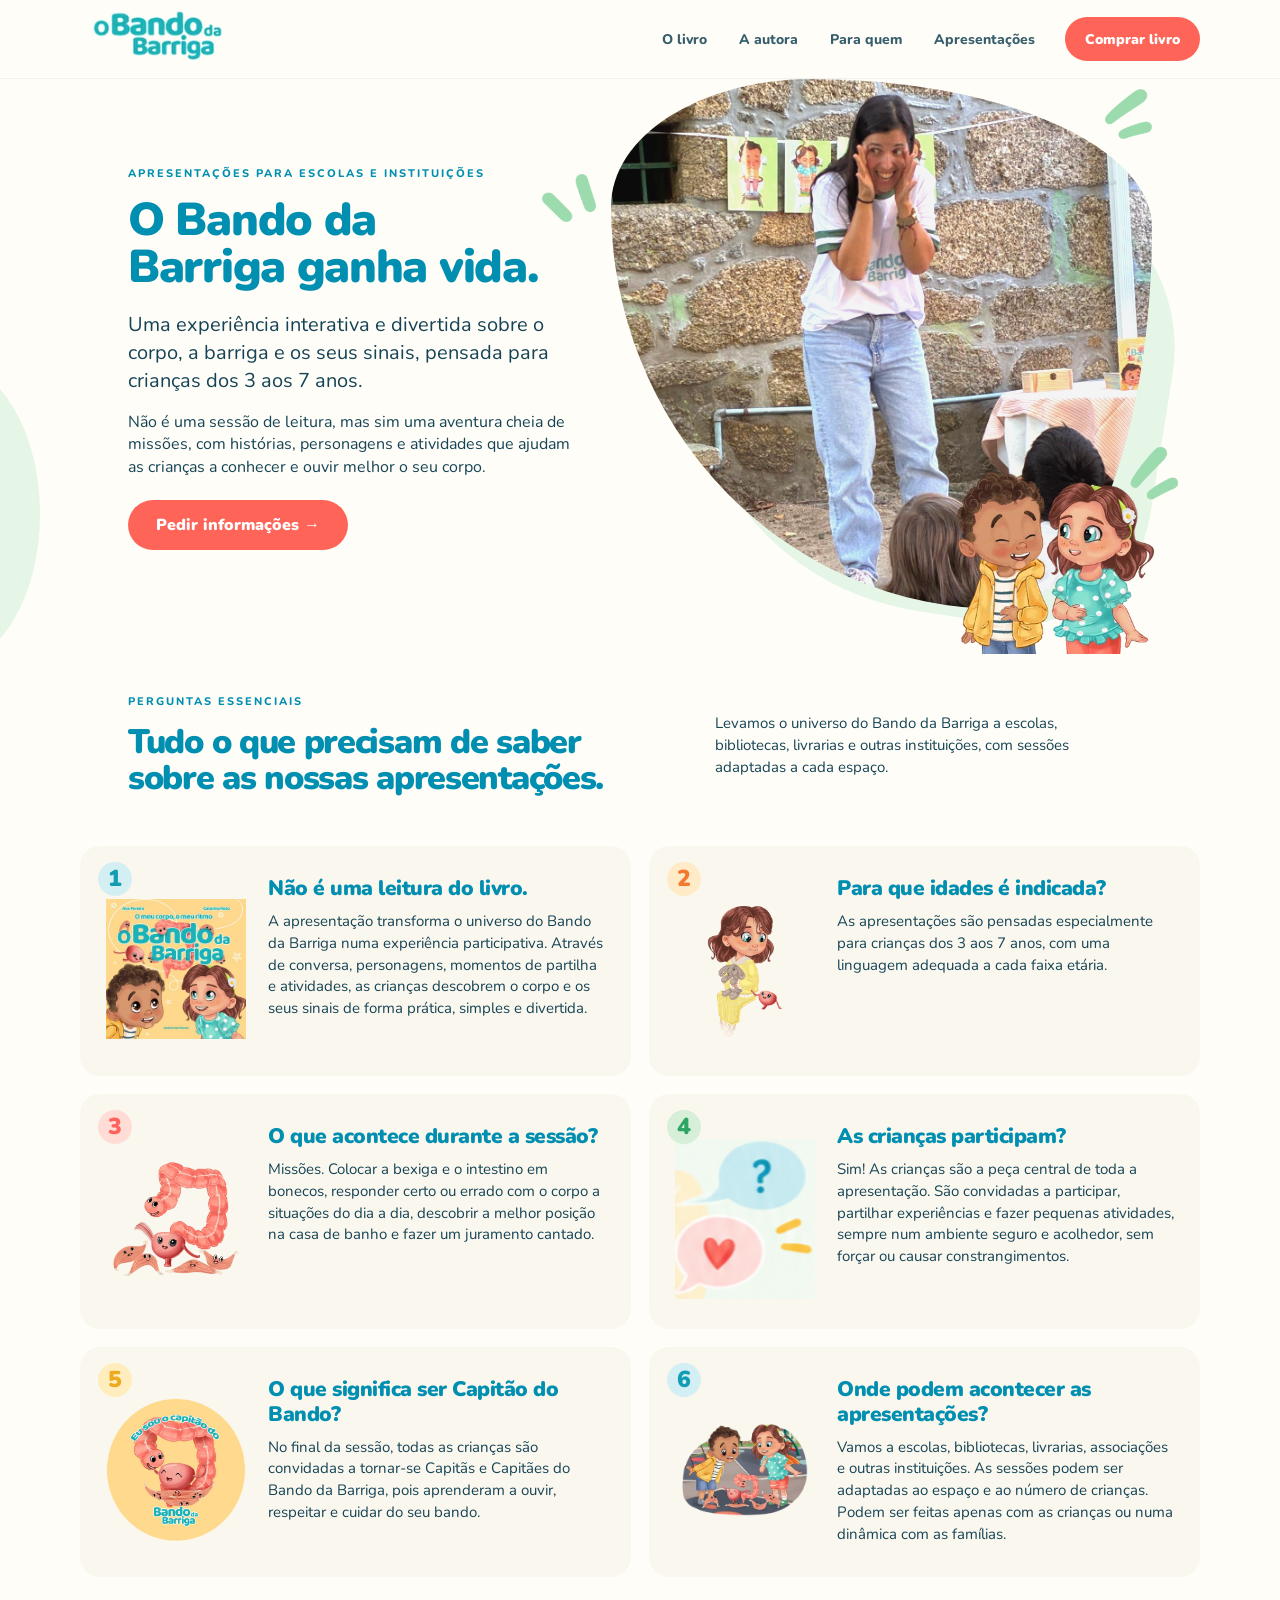
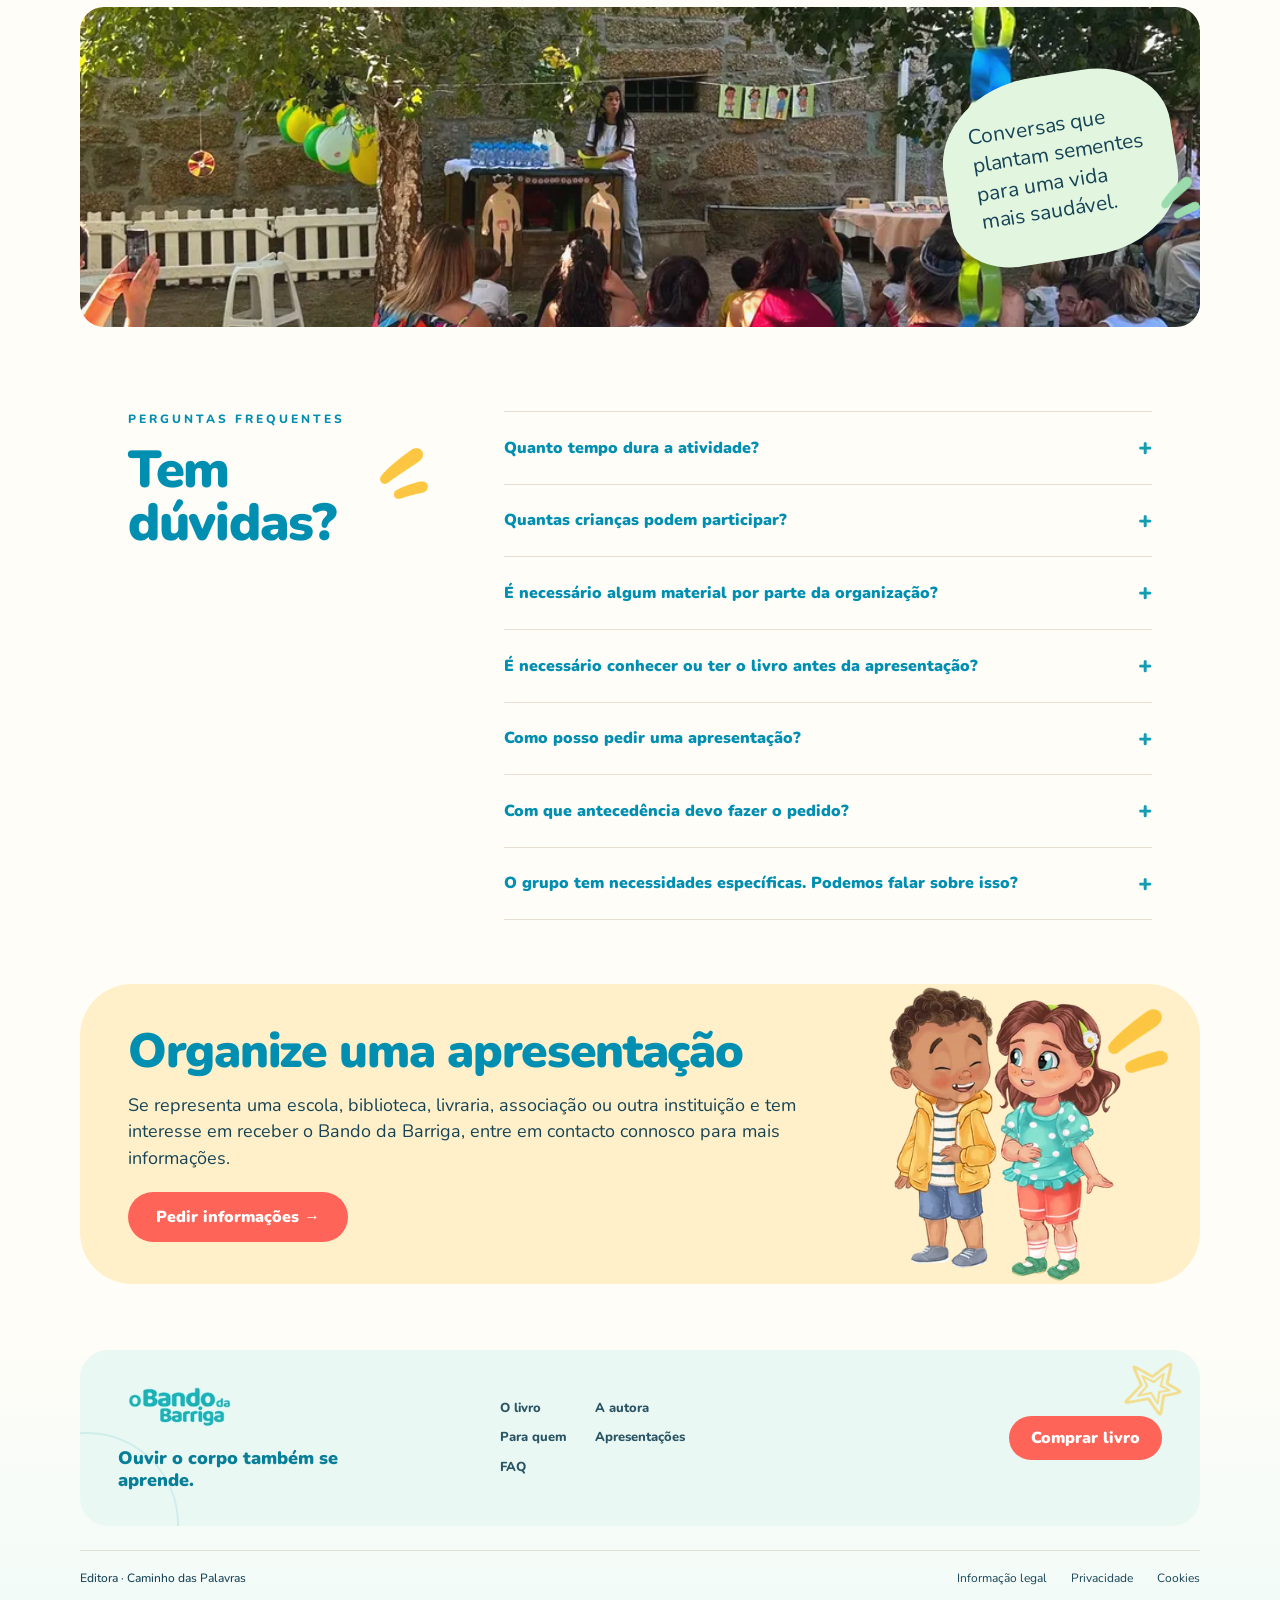
==== commit c4c01d50: "Troca fotografia principal da página de apresentações" ====
--- a/apresentacoes.html
+++ b/apresentacoes.html
@@ -35,7 +35,7 @@
 </header>
 
 <main id="top" class="presentations" tabindex="-1">
-<section class="wrap presentation-hero"><div class="presentation-hero-copy"><p class="eyebrow">Apresentações para escolas e instituições</p><h1>O Bando da<br>Barriga ganha vida.</h1><p class="hero-intro">Uma experiência interativa e divertida sobre o corpo, a barriga e os seus sinais, pensada para crianças dos 3 aos 7 anos.</p><p>Não é uma sessão de leitura, mas sim uma aventura cheia de missões, com histórias, personagens e atividades que ajudam as crianças a conhecer e ouvir melhor o seu corpo.</p><a class="button" href="mailto:anagmr86@gmail.com?subject=Apresenta%C3%A7%C3%A3o%20de%20O%20Bando%20da%20Barriga">Pedir informações →</a></div><figure class="organic hero-photo"><img class="hero-event-photo" src="assets/apresentacao-vertical-960.webp" srcset="assets/apresentacao-vertical-480.webp 480w, assets/apresentacao-vertical-960.webp 960w" sizes="(max-width: 700px) 90vw, 600px" width="946" height="2048" alt="Ana Pereira numa apresentação com crianças" fetchpriority="high"><div class="hero-friends"><img src="assets/children-360.webp" srcset="assets/children-360.webp 360w, assets/children-720.webp 720w" sizes="250px" alt="Personagens de O Bando da Barriga" width="720" height="900"></div><i class="hero-rays" aria-hidden="true"></i></figure></section>
+<section class="wrap presentation-hero"><div class="presentation-hero-copy"><p class="eyebrow">Apresentações para escolas e instituições</p><h1>O Bando da<br>Barriga ganha vida.</h1><p class="hero-intro">Uma experiência interativa e divertida sobre o corpo, a barriga e os seus sinais, pensada para crianças dos 3 aos 7 anos.</p><p>Não é uma sessão de leitura, mas sim uma aventura cheia de missões, com histórias, personagens e atividades que ajudam as crianças a conhecer e ouvir melhor o seu corpo.</p><a class="button" href="mailto:anagmr86@gmail.com?subject=Apresenta%C3%A7%C3%A3o%20de%20O%20Bando%20da%20Barriga">Pedir informações →</a></div><figure class="organic hero-photo"><img class="hero-event-photo" src="apresentacao-principal.JPG" sizes="(max-width: 700px) 90vw, 600px" width="1200" height="1600" alt="Ana Pereira numa apresentação com crianças" fetchpriority="high"><div class="hero-friends"><img src="assets/children-360.webp" srcset="assets/children-360.webp 360w, assets/children-720.webp 720w" sizes="250px" alt="Personagens de O Bando da Barriga" width="720" height="900"></div><i class="hero-rays" aria-hidden="true"></i></figure></section>
 <section class="wrap presentation-essential"><div><p class="eyebrow">Perguntas essenciais</p><h2>Tudo o que precisam de saber <br>sobre as nossas apresentações.</h2></div><p>Levamos o universo do Bando da Barriga a escolas, bibliotecas, livrarias e outras instituições, com sessões adaptadas a cada espaço.</p></section>
 <section class="wrap presentation-questions" id="duvidas" aria-label="Perguntas sobre as apresentações"><span id="momentos" aria-hidden="true"></span><article class="question-tile"><span class="question-number">1</span><img src="assets/cover-360.webp" alt="Capa do livro O Bando da Barriga" width="180" height="180" loading="lazy" decoding="async"><div><h3>Não é uma leitura do livro.</h3><p>A apresentação transforma o universo do Bando da Barriga numa experiência participativa. Através de conversa, personagens, momentos de partilha e atividades, as crianças descobrem o corpo e os seus sinais de forma prática, simples e divertida.</p></div></article><article class="question-tile"><span class="question-number">2</span><img src="assets/pergunta-idades.webp" alt="Menina de pijama com um coelho de peluche e a personagem Beli" width="180" height="180" loading="lazy" decoding="async"><div><h3>Para que idades é indicada?</h3><p>As apresentações são pensadas especialmente para crianças dos 3 aos 7 anos, com uma linguagem adequada a cada faixa etária.</p></div></article><article class="question-tile"><span class="question-number">3</span><img src="assets/bando-4-480.webp" alt="As personagens do Bando da Barriga" width="180" height="180" loading="lazy" decoding="async"><div><h3>O que acontece durante a sessão?</h3><p>Missões. Colocar a bexiga e o intestino em bonecos, responder certo ou errado com o corpo a situações do dia a dia, descobrir a melhor posição na casa de banho e fazer um juramento cantado.</p></div></article><article class="question-tile"><span class="question-number">4</span><div class="participation-bubbles" aria-hidden="true"></div><div><h3>As crianças participam?</h3><p>Sim! As crianças são a peça central de toda a apresentação. São convidadas a participar, partilhar experiências e fazer pequenas atividades, sempre num ambiente seguro e acolhedor, sem forçar ou causar constrangimentos.</p></div></article><article class="question-tile"><span class="question-number">5</span><img src="assets/momento-capitao.webp" alt="Eu sou o capitão do Bando da Barriga" width="180" height="180" loading="lazy" decoding="async"><div><h3>O que significa ser Capitão do Bando?</h3><p>No final da sessão, todas as crianças são convidadas a tornar-se Capitãs e Capitães do Bando da Barriga, pois aprenderam a ouvir, respeitar e cuidar do seu bando.</p></div></article><article class="question-tile"><span class="question-number">6</span><img src="assets/grupo-1-360.webp" alt="As crianças e o Bando juntos" width="180" height="180" loading="lazy" decoding="async"><div><h3>Onde podem acontecer as apresentações?</h3><p>Vamos a escolas, bibliotecas, livrarias, associações e outras instituições. As sessões podem ser adaptadas ao espaço e ao número de crianças. Podem ser feitas apenas com as crianças ou numa dinâmica com as famílias.</p></div></article></section><section class="wrap presentation-banner" aria-label="Uma apresentação com crianças e famílias"><img src="assets/apresentacao-960.webp" srcset="assets/apresentacao-480.webp 480w, assets/apresentacao-960.webp 960w" sizes="(max-width: 700px) 94vw, 1120px" width="1200" height="800" alt="Crianças e famílias reunidas numa apresentação ao ar livre" loading="lazy"><p>Conversas que<br>plantam sementes<br>para uma vida<br>mais saudável.</p></section><section class="wrap presentation-extra-faq" id="faq-apresentacoes" aria-labelledby="extra-faq-title"><div class="extra-faq-heading"><p class="eyebrow">Perguntas frequentes</p><h2 id="extra-faq-title">Tem<br>dúvidas?</h2></div><div class="extra-faq-list"><details><summary>Quanto tempo dura a atividade?</summary><p>A duração da atividade completa é de cerca de 30 minutos, mas pode ser um pouco maior quando se trata de um grupo com crianças mais velhas ou de uma sessão com as famílias.</p></details><details><summary>Quantas crianças podem participar?</summary><p>O número de crianças não deve ser superior a 30, mas podemos ajustar perante o público a quem se dirige a sessão.</p></details><details><summary>É necessário algum material por parte da organização?</summary><p>A fisioterapeuta Ana Pereira leva os materiais necessários para cada atividade. Caso seja necessário algo específico, isso é combinado previamente à apresentação.</p></details><details><summary>É necessário conhecer ou ter o livro antes da apresentação?</summary><p>Não é necessário conhecer a história para acompanhar a apresentação. Se o grupo já tiver explorado o livro, partilhe essa informação no contacto inicial.</p></details><details><summary>Como posso pedir uma apresentação?</summary><p>Envie um email com a localidade, o espaço, as datas pretendidas, as idades e o número previsto de participantes. A disponibilidade é confirmada em resposta ao pedido.</p></details><details><summary>Com que antecedência devo fazer o pedido?</summary><p>Entre em contacto assim que tiver uma data ou um período em mente. A realização depende da disponibilidade, pelo que a data fica confirmada após contacto.</p></details><details><summary>O grupo tem necessidades específicas. Podemos falar sobre isso?</summary><p>Sim. Indique no contacto inicial as adaptações de acessibilidade ou de participação de que o grupo necessita, sem enviar dados pessoais ou de saúde das crianças. Assim, podemos conversar sobre as condições necessárias e o que será possível preparar.</p></details></div></section><div class="wrap answers"><section class="answer organize"><div><h2>Organize uma apresentação</h2><p>Se representa uma escola, biblioteca, livraria, associação ou outra instituição e tem interesse em receber o Bando da Barriga, entre em contacto connosco para mais informações.</p><a class="button" href="mailto:anagmr86@gmail.com?subject=Apresenta%C3%A7%C3%A3o%20de%20O%20Bando%20da%20Barriga">Pedir informações →</a></div><img src="assets/children-360.webp" srcset="assets/children-360.webp 360w, assets/children-720.webp 720w" sizes="280px" width="720" height="900" alt="Personagens de O Bando da Barriga" loading="lazy"></section></div></main><footer class="footer">
   <div class="wrap footer-card">
